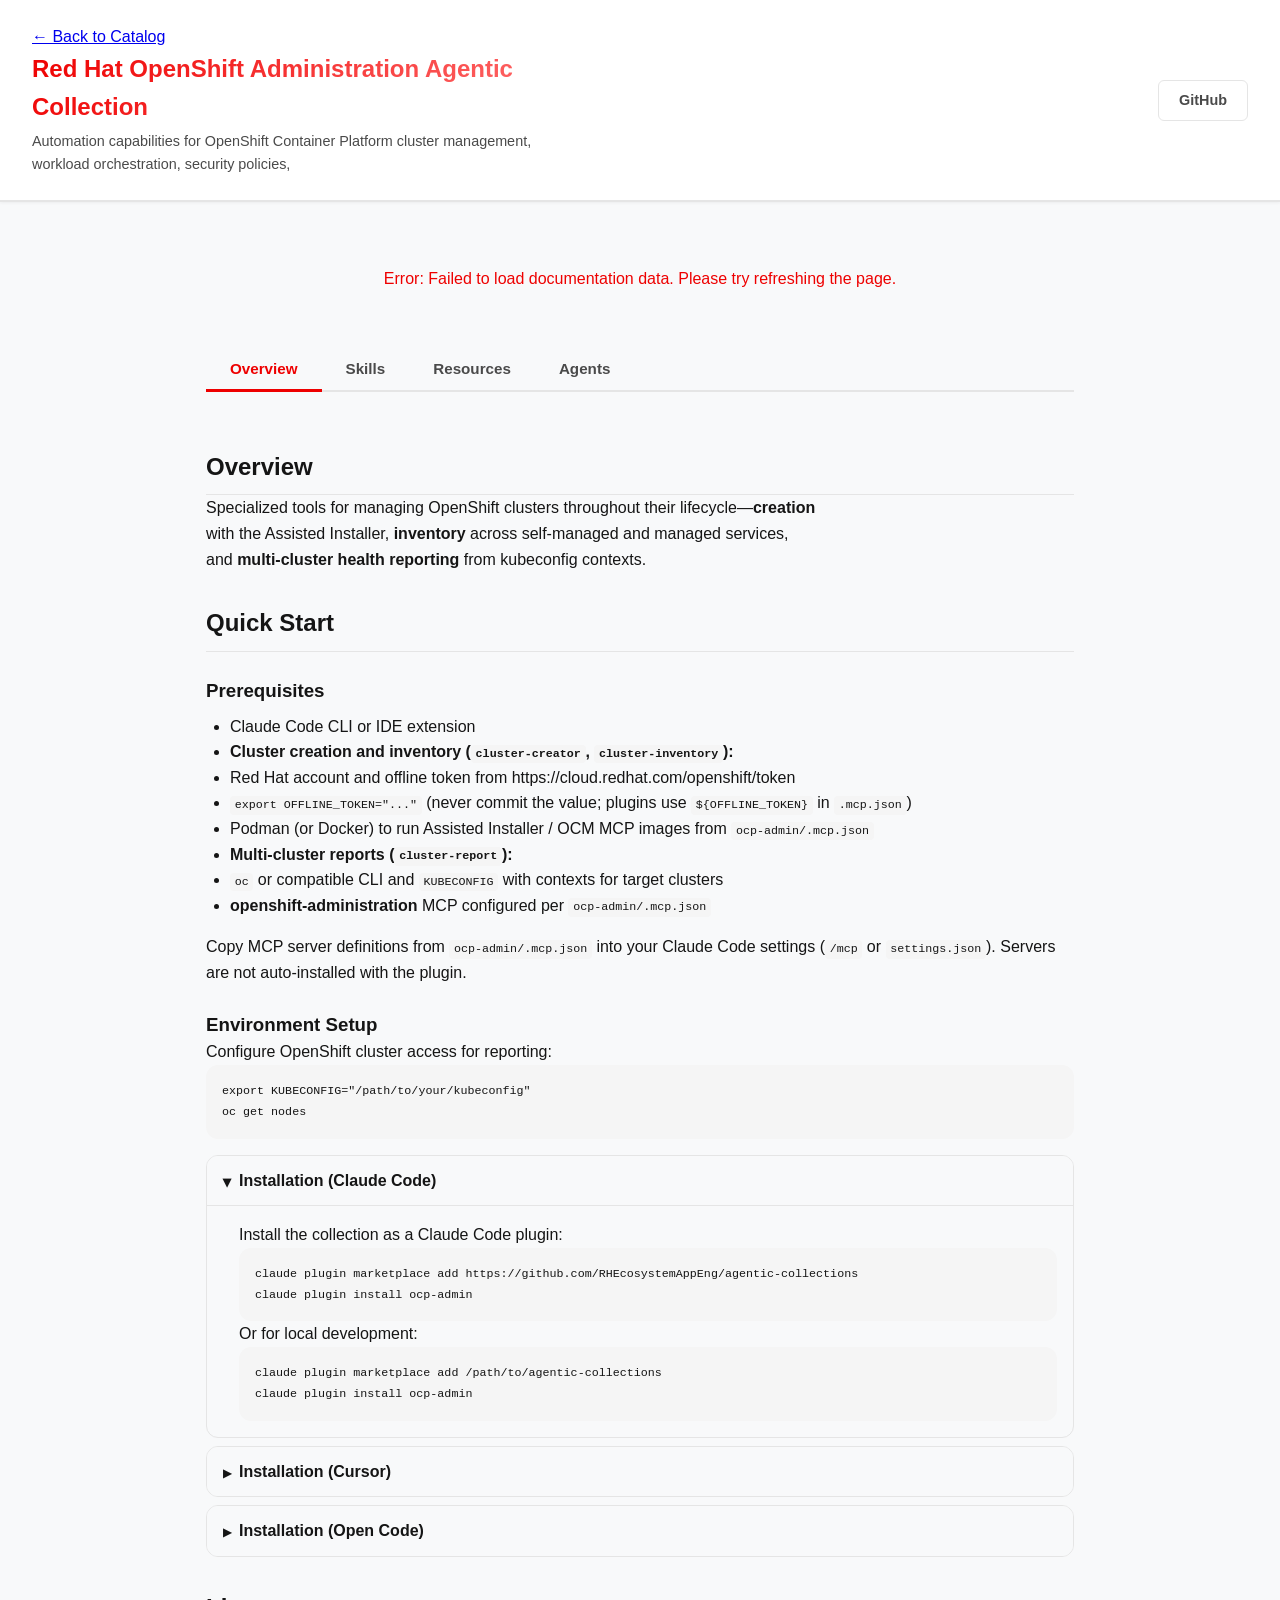
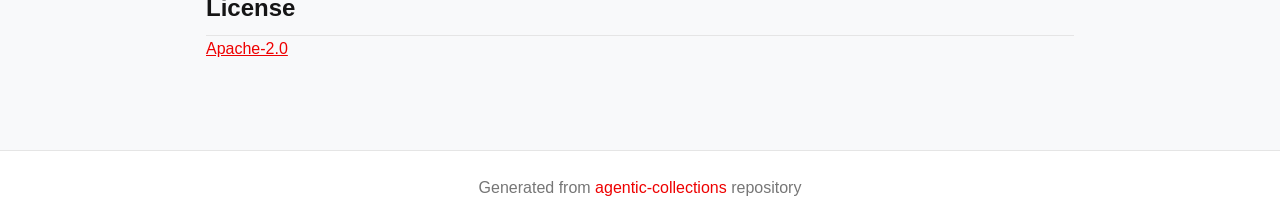
==== docs/collections/ocp-admin.html @ f25d90ed "rebased" ====
<!DOCTYPE html>
<html lang="en">
<head>
    <meta charset="UTF-8">
    <meta name="viewport" content="width=device-width, initial-scale=1.0">
    <title>Red Hat OpenShift Administration Agentic Collection - Red Hat Agentic Catalog</title>
    <link rel="stylesheet" href="../styles.css?v=21">
    <style>
        .collection-back { margin-bottom: 1.5rem; }
        .collection-content { max-width: 900px; margin: 0 auto; padding: 0 1rem 2rem; }
        .collection-content h1 { margin-top: 0; }
        .collection-content h2 { margin-top: 2rem; border-bottom: 1px solid var(--border, #e5e5e5); padding-bottom: 0.5rem; }
        .collection-content h3 { margin-top: 1.5rem; }
        .collection-content pre { background: var(--bg-code, #f5f5f5); padding: 1rem; border-radius: var(--radius, 8px); overflow-x: auto; }
        .collection-content code { background: var(--bg-code, #f5f5f5); padding: 0.2em 0.4em; border-radius: 4px; font-size: 0.9em; }
        .collection-content pre code { padding: 0; background: none; }
        .collection-content ul, .collection-content ol { margin: 0.5rem 0 1rem 1.5rem; }
        .collection-content a { color: var(--primary, #ee0000); }
        .collection-tabs { display: flex; gap: 0; border-bottom: 2px solid var(--border, #e5e5e5); margin: 1.5rem 0 0; }
        .collection-tab { padding: 0.75rem 1.5rem; font-weight: 600; font-size: 0.95rem; color: var(--text-secondary); cursor: pointer; border: none; background: none; border-bottom: 3px solid transparent; margin-bottom: -2px; transition: all 0.2s ease; }
        .collection-tab:hover { color: var(--primary); }
        .collection-tab.active { color: var(--primary); border-bottom-color: var(--primary); }
        .collection-tab-panel { display: none; padding: 1.5rem 0; }
        .collection-tab-panel.active { display: block; }
        .install-accordion { margin-top: 1rem; }
        .install-accordion-item { border: 1px solid var(--border, #e5e5e5); border-radius: var(--radius, 8px); margin-bottom: 0.5rem; overflow: hidden; }
        .install-accordion-item:last-child { margin-bottom: 0; }
        .install-accordion-header { padding: 0.75rem 1rem; font-weight: 600; font-size: 1rem; cursor: pointer; list-style: none; background: var(--bg-section, #f8f9fa); transition: background 0.2s ease; }
        .install-accordion-header::-webkit-details-marker { display: none; }
        .install-accordion-header::before { content: '▶'; display: inline-block; margin-right: 0.5rem; font-size: 0.7em; transition: transform 0.2s ease; }
        .install-accordion-item[open] .install-accordion-header::before { transform: rotate(90deg); }
        .install-accordion-header:hover { background: var(--bg-hover, #fafafa); }
        .install-accordion-body { padding: 1rem 1rem 1rem 2rem; border-top: 1px solid var(--border, #e5e5e5); }
        .skill-list { margin: 1rem 0 1rem 1.5rem; padding-left: 1.5rem; }
        .skill-list li { margin-bottom: 1.5rem; }
        .skill-list li:last-child { margin-bottom: 0; }
        .skill-summary { margin-top: 0.5rem; margin-left: 0; font-weight: 400; }
        .collection-mcp-grid { margin-top: 1rem; }
        .collection-mcp-card { text-decoration: none; color: inherit; display: block; cursor: pointer; }
    </style>
</head>
<body>
    <header>
        <div class="toolbar">
            <div class="toolbar-left">
                <a href="../index.html" class="collection-back">← Back to Catalog</a>
                <h1>Red Hat OpenShift Administration Agentic Collection</h1>
                <p class="subtitle">Automation capabilities for OpenShift Container Platform cluster management, workload orchestration, security policies, </p>
            </div>
            <div class="toolbar-right">
                <a href="https://github.com/RHEcosystemAppEng/agentic-collections" target="_blank" class="toolbar-button">GitHub</a>
            </div>
        </div>
    </header>
    <main>
        <div class="collection-content">
            <nav class="collection-tabs" role="tablist">
                <button class="collection-tab active" role="tab" aria-selected="true" data-tab="overview">Overview</button>
                <button class="collection-tab" role="tab" aria-selected="false" data-tab="skills">Skills</button>
                <button class="collection-tab" role="tab" aria-selected="false" data-tab="resources">Resources</button>
                <button class="collection-tab" role="tab" aria-selected="false" data-tab="agents">Agents</button>
            </nav>

            <div id="tab-overview" class="collection-tab-panel active" role="tabpanel">
                <h2>Overview</h2>
<p>Specialized tools for managing OpenShift clusters throughout their lifecycle—<strong>creation</strong><br />
with the Assisted Installer, <strong>inventory</strong> across self-managed and managed services,<br />
and <strong>multi-cluster health reporting</strong> from kubeconfig contexts.</p>
<h2>Quick Start</h2>
<h3>Prerequisites</h3>
<ul>
<li>Claude Code CLI or IDE extension</li>
<li><strong>Cluster creation and inventory (<code>cluster-creator</code>, <code>cluster-inventory</code>):</strong></li>
<li>Red Hat account and offline token from https://cloud.redhat.com/openshift/token</li>
<li><code>export OFFLINE_TOKEN="..."</code> (never commit the value; plugins use <code>${OFFLINE_TOKEN}</code> in <code>.mcp.json</code>)</li>
<li>Podman (or Docker) to run Assisted Installer / OCM MCP images from <code>ocp-admin/.mcp.json</code></li>
<li><strong>Multi-cluster reports (<code>cluster-report</code>):</strong></li>
<li><code>oc</code> or compatible CLI and <code>KUBECONFIG</code> with contexts for target clusters</li>
<li><strong>openshift-administration</strong> MCP configured per <code>ocp-admin/.mcp.json</code></li>
</ul>
<p>Copy MCP server definitions from <code>ocp-admin/.mcp.json</code> into your Claude Code settings (<code>/mcp</code> or <code>settings.json</code>). Servers are not auto-installed with the plugin.</p>
<h3>Environment Setup</h3>
<p>Configure OpenShift cluster access for reporting:</p>
<pre><code class="language-bash">export KUBECONFIG=&quot;/path/to/your/kubeconfig&quot;
oc get nodes
</code></pre>
<div class="install-accordion">
<details class="install-accordion-item" open>
<summary class="install-accordion-header">Installation (Claude Code)</summary>
<div class="install-accordion-body"><p>Install the collection as a Claude Code plugin:</p>
<pre><code class="language-bash">claude plugin marketplace add https://github.com/RHEcosystemAppEng/agentic-collections
claude plugin install ocp-admin
</code></pre>
<p>Or for local development:</p>
<pre><code class="language-bash">claude plugin marketplace add /path/to/agentic-collections
claude plugin install ocp-admin
</code></pre></div>
</details>
<details class="install-accordion-item">
<summary class="install-accordion-header">Installation (Cursor)</summary>
<div class="install-accordion-body"><p>Cursor does not support direct marketplace install via CLI. Clone the repository and copy the collection:</p>
<pre><code class="language-bash">git clone https://github.com/RHEcosystemAppEng/agentic-collections.git
cp -r agentic-collections/ocp-admin ~/.cursor/plugins/ocp-admin
</code></pre>
<p>Or download and extract:</p>
<pre><code class="language-bash">wget -qO- https://github.com/RHEcosystemAppEng/agentic-collections/archive/refs/heads/main.tar.gz | tar xz
cp -r agentic-collections-main/ocp-admin ~/.cursor/plugins/ocp-admin
</code></pre></div>
</details>
<details class="install-accordion-item">
<summary class="install-accordion-header">Installation (Open Code)</summary>
<div class="install-accordion-body"><p>Open Code does not support direct marketplace install via CLI. Clone or download the repository:</p>
<pre><code class="language-bash">git clone https://github.com/RHEcosystemAppEng/agentic-collections.git
cp -r agentic-collections/ocp-admin ~/.opencode/plugins/ocp-admin
</code></pre>
<p>Or with wget:</p>
<pre><code class="language-bash">wget -qO- https://github.com/RHEcosystemAppEng/agentic-collections/archive/refs/heads/main.tar.gz | tar xz
cp -r agentic-collections-main/ocp-admin ~/.opencode/plugins/ocp-admin
</code></pre></div>
</details>
</div>
<h2>License</h2>
<p><a href="https://www.redhat.com/en/about/agreements">Apache-2.0</a></p>
            </div>
            <div id="tab-skills" class="collection-tab-panel" role="tabpanel">
                <h2>Skills</h2>
<p>The pack provides 3 skills for OpenShift cluster lifecycle, inventory, and fleet health.</p>
<ol class="skill-list">
<li><strong>/cluster-creator</strong> - End-to-End Cluster Deployment
<div class="skill-summary"><p>Create OpenShift clusters with Red Hat Assisted Installer (SNO or HA) including ISOs, host discovery, networking, and install monitoring.</p>
<p><strong>Use when:</strong><br />
- "Create a new OpenShift cluster"<br />
- "Install OpenShift on bare metal or vSphere"<br />
- "Deploy single-node OpenShift"</p>
<p><strong>What it does:</strong><br />
- Drives Assisted Installer MCP workflows end-to-end<br />
- Validates hosts, roles, VIPs, and static networking before install<br />
- Requires <code>OFFLINE_TOKEN</code> (see Prerequisites)</p>
<p><strong>Not for:</strong> listing existing clusters (<code>cluster-inventory</code>) or post-install day-2 changes without cluster access.</p></div>
</li>
<li><strong>/cluster-inventory</strong> - Cluster Discovery and Status
<div class="skill-summary"><p>List and inspect clusters across self-managed (OCP, SNO) and managed (ROSA, ARO, OSD) deployments.</p>
<p><strong>Use when:</strong><br />
- "List all my clusters"<br />
- "Show cluster status and events"<br />
- "What clusters exist in my account?"</p>
<p><strong>What it does:</strong><br />
- Calls Assisted Installer and OCM MCP APIs (read-only)<br />
- Returns identifiers, versions, platforms, and key diagnostics</p>
<p><strong>Requires:</strong> <code>OFFLINE_TOKEN</code> for API access.</p></div>
</li>
<li><strong>/cluster-report</strong> - Multi-Cluster Health Report
<div class="skill-summary"><p>Generate a consolidated health and resource report across kubeconfig contexts.</p>
<p><strong>Use when:</strong><br />
- "Show me a report across all clusters"<br />
- "Compare cluster health"<br />
- "Multi-cluster status overview"</p>
<p><strong>What it does:</strong><br />
- Verifies each context targets OpenShift before reporting<br />
- Aggregates nodes, GPUs, namespaces, and pod health</p>
<p><strong>Requires:</strong> <code>KUBECONFIG</code> with appropriate cluster access;<br />
uses <strong>openshift-administration</strong> MCP (see <code>.mcp.json</code>).</p></div>
</li>
</ol>
<h2>Skills Decision Guide</h2>
<table><thead><tr><th>User request</th><th>Skill to use</th><th>Reason</th></tr></thead><tbody><tr><td>Create, install, or provision an OpenShift cluster (SNO or HA)</td><td><code>/cluster-creator</code></td><td>End-to-end Assisted Installer workflow with host discovery, networking, and install monitoring.</td></tr><tr><td>List clusters, show status, events, or inventory across ROSA/ARO/OSD and self-managed</td><td><code>/cluster-inventory</code></td><td>Read-only discovery via Assisted Installer and OCM APIs using OFFLINE_TOKEN.</td></tr><tr><td>Multi-cluster health report, fleet summary, or compare resource usage across contexts</td><td><code>/cluster-report</code></td><td>Uses kubeconfig contexts and openshift-administration MCP for consolidated cluster metrics.</td></tr></tbody></table>
            </div>
            <div id="tab-resources" class="collection-tab-panel" role="tabpanel">
                <h2>Documentation</h2>
<ul>
<li><a href="https://github.com/RHEcosystemAppEng/agentic-collections/blob/main/ocp-admin/docs/credentials-management.md" target="_blank" rel="noopener">Cluster Credentials Management</a></li>
<li><a href="https://github.com/RHEcosystemAppEng/agentic-collections/blob/main/ocp-admin/docs/idp.md" target="_blank" rel="noopener">Identity Providers (IDP)</a></li>
<li><a href="https://github.com/RHEcosystemAppEng/agentic-collections/blob/main/ocp-admin/docs/multi-cluster-auth.md" target="_blank" rel="noopener">Multi-Cluster Authentication with Service Account Tokens</a></li>
<li><a href="https://github.com/RHEcosystemAppEng/agentic-collections/blob/main/ocp-admin/docs/rbac.md" target="_blank" rel="noopener">Role-Based Access Control (RBAC)</a></li>
<li><a href="https://github.com/RHEcosystemAppEng/agentic-collections/blob/main/ocp-admin/docs/examples.md" target="_blank" rel="noopener">Cluster Configuration Examples</a></li>
<li><a href="https://github.com/RHEcosystemAppEng/agentic-collections/blob/main/ocp-admin/docs/providers.md" target="_blank" rel="noopener">Infrastructure Providers</a></li>
<li><a href="https://github.com/RHEcosystemAppEng/agentic-collections/blob/main/ocp-admin/docs/input-validation-guide.md" target="_blank" rel="noopener">Input Validation Guide</a></li>
<li><a href="https://github.com/RHEcosystemAppEng/agentic-collections/blob/main/ocp-admin/docs/troubleshooting.md" target="_blank" rel="noopener">OpenShift Cluster Troubleshooting Guide</a></li>
<li><a href="https://github.com/RHEcosystemAppEng/agentic-collections/blob/main/ocp-admin/docs/host-requirements.md" target="_blank" rel="noopener">OpenShift Host Requirements</a></li>
<li><a href="https://github.com/RHEcosystemAppEng/agentic-collections/blob/main/ocp-admin/docs/platforms.md" target="_blank" rel="noopener">OpenShift Platform Types</a></li>
<li><a href="https://github.com/RHEcosystemAppEng/agentic-collections/blob/main/ocp-admin/docs/networking.md" target="_blank" rel="noopener">OpenShift Networking Configuration</a></li>
<li><a href="https://github.com/RHEcosystemAppEng/agentic-collections/blob/main/ocp-admin/docs/static-networking-guide.md" target="_blank" rel="noopener">Static Network Configuration Guide for OpenShift Assisted Installer</a></li>
<li><a href="https://github.com/RHEcosystemAppEng/agentic-collections/blob/main/ocp-admin/docs/backup-restore.md" target="_blank" rel="noopener">Backup and Restore</a></li>
<li><a href="https://github.com/RHEcosystemAppEng/agentic-collections/blob/main/ocp-admin/docs/day-2-operations.md" target="_blank" rel="noopener">Day-2 Operations</a></li>
<li><a href="https://github.com/RHEcosystemAppEng/agentic-collections/blob/main/ocp-admin/docs/quick-reference.md" target="_blank" rel="noopener">Quick Reference</a></li>
<li><a href="https://github.com/RHEcosystemAppEng/agentic-collections/blob/main/ocp-admin/docs/certificate-management.md" target="_blank" rel="noopener">Certificate Management</a></li>
<li><a href="https://github.com/RHEcosystemAppEng/agentic-collections/blob/main/ocp-admin/docs/certificate-rotation.md" target="_blank" rel="noopener">Certificate Rotation</a></li>
<li><a href="https://github.com/RHEcosystemAppEng/agentic-collections/blob/main/ocp-admin/docs/security-checklist.md" target="_blank" rel="noopener">OpenShift Security Checklist</a></li>
<li><a href="https://github.com/RHEcosystemAppEng/agentic-collections/blob/main/ocp-admin/docs/storage.md" target="_blank" rel="noopener">OpenShift Storage Configuration</a></li>
</ul>
<h2>References</h2>
<ul>
<li><a href="https://github.com/RHEcosystemAppEng/agentic-collections" target="_blank" rel="noopener">Main Repository</a> - agentic-collections</li>
</ul>
            </div>
            <div id="tab-agents" class="collection-tab-panel" role="tabpanel">
                <h2>MCP Server Integrations</h2>
<div class="grid collection-mcp-grid">
<div class="card mcp-card collection-mcp-card" data-mcp-pack="ocp-admin" data-mcp-name="openshift-self-managed" role="button" tabindex="0">
<h3 style="display:flex;align-items:center;gap:0.5rem;"><span>openshift-self-managed</span></h3>
<p class="mcp-owner" style="color:var(--text-muted);font-size:0.85rem;margin-top:0.25rem;">By Red Hat</p>
<p class="container">Type: Container</p>
<div class="env-vars">1 env var</div>
</div>
<div class="card mcp-card collection-mcp-card" data-mcp-pack="ocp-admin" data-mcp-name="openshift-ocm-managed" role="button" tabindex="0">
<h3 style="display:flex;align-items:center;gap:0.5rem;"><span>openshift-ocm-managed</span></h3>
<p class="mcp-owner" style="color:var(--text-muted);font-size:0.85rem;margin-top:0.25rem;">By Red Hat</p>
<p class="container">Type: Container</p>
<div class="env-vars">1 env var</div>
</div>
<div class="card mcp-card collection-mcp-card" data-mcp-pack="ocp-admin" data-mcp-name="openshift-administration" role="button" tabindex="0">
<h3 style="display:flex;align-items:center;gap:0.5rem;"><span>openshift-administration</span></h3>
<p class="mcp-owner" style="color:var(--text-muted);font-size:0.85rem;margin-top:0.25rem;">By Red Hat</p>
<p class="container">Type: Container</p>
<div class="env-vars">1 env var</div>
</div>
</div>
<h2>Sample Workflows</h2>
<h3>Deploy and verify a new cluster</h3>
<ol>
<li>Run <strong>cluster-creator</strong> to provision the cluster via Assisted Installer.</li>
<li>Run <strong>cluster-inventory</strong> to confirm status and watch events until the cluster is ready.</li>
<li>Configure <code>KUBECONFIG</code>, then run <strong>cluster-report</strong> for a first health snapshot.</li>
</ol>
<h3>Fleet health review</h3>
<ol>
<li>Run <strong>cluster-inventory</strong> to list managed and self-managed clusters.</li>
<li>Align kubeconfig contexts, then run <strong>cluster-report</strong> for resource and pod health across the fleet.</li>
</ol>
            </div>
        </div>
    </main>
    <footer>
        <p>Generated from <a href="https://github.com/RHEcosystemAppEng/agentic-collections" target="_blank">agentic-collections</a> repository</p>
    </footer>

    <!-- Modal for MCP Server Details (same as catalog) -->
    <div id="mcp-modal" class="modal">
        <div class="modal-content" id="mcp-details"></div>
    </div>

    <script src="../app.js?v=22"></script>
    <script>
        // Tab switching
        document.querySelectorAll('.collection-tab').forEach(tab => {
            tab.addEventListener('click', () => {
                const targetId = 'tab-' + tab.dataset.tab;
                document.querySelectorAll('.collection-tab').forEach(t => { t.classList.remove('active'); t.setAttribute('aria-selected', 'false'); });
                document.querySelectorAll('.collection-tab-panel').forEach(p => p.classList.remove('active'));
                tab.classList.add('active');
                tab.setAttribute('aria-selected', 'true');
                document.getElementById(targetId).classList.add('active');
            });
        });
    </script>
</body>
</html>
---- docs/styles.css ----
/* Red Hat Brand Colors - Light Theme */
:root {
    --primary: #ee0000;
    --primary-dark: #c00000;
    --primary-light: #ffebee;
    --secondary: #ff6b6b;
    
    /* Light backgrounds */
    --bg-light: #ffffff;
    --bg-section: #f8f9fa;
    --bg-card: #ffffff;
    --bg-code: #f5f5f5;
    --bg-hover: #fafafa;
    
    /* Dark text on light background */
    --text-primary: #151515;
    --text-secondary: #4a4a4a;
    --text-muted: #767676;
    
    /* Light borders */
    --border: #e5e5e5;
    --border-hover: #cccccc;
    
    --success: #3ba935;
    --radius: 12px;
    --transition-speed: 0.3s;
}

* {
    margin: 0;
    padding: 0;
    box-sizing: border-box;
}

body {
    font-family: 'Red Hat Text', 'Red Hat Display', 'Overpass', -apple-system, BlinkMacSystemFont, 'Segoe UI', Roboto, 'Helvetica Neue', Arial, sans-serif;
    background: var(--bg-section);
    color: var(--text-primary);
    line-height: 1.6;
    min-height: 100vh;
    display: flex;
    flex-direction: column;
}

/* Header */
header {
    background: var(--bg-light);
    border-bottom: 1px solid var(--border);
    box-shadow: 0 1px 3px rgba(0, 0, 0, 0.05);
}

/* Toolbar */
.toolbar {
    display: flex;
    align-items: center;
    justify-content: space-between;
    padding: 1.5rem 2rem;
    background: var(--bg-light);
    border-bottom: 1px solid var(--border);
    gap: 2rem;
    flex-wrap: wrap;
}

.toolbar-left {
    flex-shrink: 1;
    max-width: 500px;
    flex: 1;
}

.toolbar-left h1 {
    font-size: 1.5rem;
    font-weight: 700;
    margin: 0 0 0.25rem 0;
    background: linear-gradient(135deg, var(--primary) 0%, var(--secondary) 100%);
    -webkit-background-clip: text;
    -webkit-text-fill-color: transparent;
    background-clip: text;
}

.toolbar-left .subtitle {
    color: var(--text-secondary);
    font-size: 0.9rem;
    margin: 0;
}

.toolbar-center {
    display: flex;
    gap: 0.5rem;
    flex: 0 1 auto;
    justify-content: center;
}

.counter-badge {
    background: var(--bg-light);
    border: 1px solid var(--border);
    border-radius: 6px;
    padding: 0.4rem 0.75rem;
    display: flex;
    flex-direction: column;
    align-items: center;
    gap: 0.2rem;
    min-width: 60px;
    transition: all var(--transition-speed) ease;
    box-shadow: 0 1px 2px rgba(0, 0, 0, 0.05);
}

.counter-badge:hover {
    background: var(--primary-light);
    border-color: var(--primary);
    box-shadow: 0 2px 4px rgba(238, 0, 0, 0.1);
}

.counter-number {
    font-size: 1.25rem;
    font-weight: 700;
    color: var(--primary);
    font-family: 'Monaco', 'Menlo', 'Ubuntu Mono', monospace;
}

.counter-label {
    font-size: 0.65rem;
    color: var(--text-muted);
    text-transform: uppercase;
    letter-spacing: 0.05em;
}

.toolbar-right {
    display: flex;
    gap: 0.75rem;
    flex-shrink: 0;
}

.toolbar-button {
    padding: 0.5rem 1.25rem;
    border-radius: 6px;
    font-size: 0.9rem;
    font-weight: 600;
    cursor: pointer;
    transition: all var(--transition-speed) ease;
    text-decoration: none;
    display: inline-block;
    background: transparent;
    border: 1px solid var(--border);
    color: var(--text-secondary);
}

.toolbar-button:hover {
    border-color: var(--primary);
    color: var(--primary);
}

.toolbar-button.primary {
    background: var(--primary);
    border-color: var(--primary);
    color: white;
}

.toolbar-button.primary:hover {
    background: var(--primary-dark);
    border-color: var(--primary-dark);
    color: white;
}

.search-container {
    max-width: 100%;
    padding: 1rem 2rem;
    background: var(--bg-card);
}

/* Red Hat Ecosystem Catalog–style: light gray with subtle teal dot pattern */
.install-callout {
    display: block;
    padding: 1rem 2rem;
    background-color: #f5f5f5;
    background-image: radial-gradient(circle, rgba(0, 137, 123, 0.08) 1px, transparent 1px);
    background-size: 12px 12px;
    border-top: 1px solid var(--border);
    border-left: 4px solid var(--primary);
    font-size: 0.9rem;
    color: var(--text-secondary);
    min-height: 3rem;
}

.install-callout-toggle {
    display: flex;
    align-items: center;
    justify-content: space-between;
    flex-wrap: wrap;
    gap: 0.5rem;
    cursor: pointer;
    user-select: none;
    min-height: 1.5rem;
}

.install-callout-toggle:hover {
    color: var(--text-primary);
}

.install-callout-arrow {
    display: inline-block;
    font-size: 0.75rem;
    margin-right: 0.25rem;
    transition: transform var(--transition-speed);
}

.install-callout:not(.collapsed) .install-callout-arrow {
    transform: rotate(90deg);
}

.install-callout-body {
    margin-top: 1rem;
    padding-top: 0.5rem;
    border-top: 1px solid var(--border);
}

.install-callout.collapsed .install-callout-body {
    display: none;
}

.install-callout-label {
    flex: 1;
    font-weight: 600;
    color: var(--text-primary);
}

.install-callout-link {
    color: var(--primary);
    text-decoration: none;
    font-size: 0.9rem;
    font-weight: 500;
}

.install-callout-link:hover {
    text-decoration: underline;
}

.install-callout-command {
    display: flex;
    align-items: flex-start;
    gap: 0.75rem;
    margin-bottom: 0.5rem;
}

.install-callout-command pre {
    flex: 1;
    min-width: 0;
    margin: 0;
    padding: 0.5rem 0.75rem;
    background: var(--bg-code);
    border-radius: 6px;
    overflow-x: auto;
}

.install-callout-command code {
    font-size: 0.85rem;
    word-break: break-all;
}

.install-callout-note {
    margin: 0;
    font-size: 0.85rem;
    color: var(--text-muted);
}

.install-callout-note code {
    padding: 0.15rem 0.4rem;
    background: var(--bg-code);
    border-radius: 4px;
    font-size: 0.8rem;
}

.install-callout a {
    color: var(--primary);
    text-decoration: none;
}

.install-callout a:hover {
    text-decoration: underline;
}

.install-callout .copy-button {
    position: static;
    flex-shrink: 0;
}

#searchInput {
    width: 100%;
    padding: 1rem 1.5rem;
    font-size: 1rem;
    background: var(--bg-light);
    border: 2px solid var(--border);
    border-radius: var(--radius);
    color: var(--text-primary);
    transition: all var(--transition-speed) ease;
    box-shadow: 0 1px 2px rgba(0, 0, 0, 0.05);
}

#searchInput:focus {
    outline: none;
    border-color: var(--primary);
    box-shadow: 0 0 0 3px rgba(238, 0, 0, 0.1);
}

#searchInput::placeholder {
    color: var(--text-muted);
}

/* Main Content */
main {
    flex: 1;
    max-width: 1400px;
    width: 100%;
    margin: 0 auto;
    padding: 2rem 1.5rem;
}

/* Sections */
section {
    margin-bottom: 3rem;
}

section h2 {
    color: var(--text-primary);
    font-size: 1.75rem;
    font-weight: 700;
    margin-bottom: 1.5rem;
    cursor: pointer;
    user-select: none;
    display: flex;
    align-items: center;
    gap: 0.5rem;
    transition: all var(--transition-speed) ease;
}

section h2:hover {
    color: var(--primary);
    transform: translateX(4px);
}

section h2 .arrow {
    display: inline-block;
    transition: transform var(--transition-speed);
}

section.collapsed h2 .arrow {
    transform: rotate(-90deg);
}

section h2 .count {
    color: var(--text-muted);
    font-size: 1.25rem;
    font-weight: 400;
}

.section-subtitle {
    color: var(--text-secondary);
    font-size: 1rem;
    line-height: 1.5;
    margin: -0.75rem 0 1.5rem 0;
    padding-left: 2rem;
    max-width: 800px;
}

section.collapsed .grid {
    display: none;
}

/* Grid Layout */
.grid {
    display: grid;
    grid-template-columns: repeat(auto-fill, minmax(350px, 1fr));
    gap: 1.5rem;
}

/* Cards */
.card {
    background: var(--bg-card);
    border: 1px solid var(--border);
    border-radius: var(--radius);
    padding: 1.5rem;
    transition: all var(--transition-speed) ease;
    display: flex;
    flex-direction: column;
    gap: 0.75rem;
    cursor: pointer;
    height: 100%;
    box-shadow: 0 1px 3px rgba(0, 0, 0, 0.08);
}

.card:hover {
    transform: translateY(-2px);
    border-color: var(--primary);
    box-shadow: 0 4px 12px rgba(238, 0, 0, 0.15);
}

.card h3 {
    color: var(--text-primary);
    font-size: 1.25rem;
    margin: 0;
    font-weight: 600;
}

.card .version {
    color: var(--text-muted);
    font-size: 0.9rem;
    margin: 0;
    font-family: 'Monaco', 'Menlo', 'Ubuntu Mono', monospace;
}

.card .description {
    color: var(--text-secondary);
    font-size: 0.95rem;
    flex: 1;
    overflow: hidden;
    text-overflow: ellipsis;
    display: -webkit-box;
    -webkit-line-clamp: 3;
    -webkit-box-orient: vertical;
    line-height: 1.5;
}

.card .stats {
    display: flex;
    gap: 1rem;
    color: var(--text-muted);
    font-size: 0.9rem;
    flex-wrap: wrap;
}

.card .stats span {
    padding: 0.4rem 0.75rem;
    background: var(--bg-section);
    border: 1px solid var(--border);
    border-radius: 6px;
    font-family: 'Monaco', 'Menlo', 'Ubuntu Mono', monospace;
    font-size: 0.85rem;
    color: var(--text-secondary);
}

.card .pack-tag,
.card .container,
.card .env-vars {
    color: var(--text-secondary);
    font-size: 0.9rem;
}

.card .pack-tag {
    color: var(--primary);
    font-weight: 600;
}

.card .container {
    font-family: 'Monaco', 'Menlo', 'Ubuntu Mono', monospace;
    font-size: 0.85rem;
}

.card-link {
    color: var(--primary);
    text-decoration: none;
    cursor: pointer;
    font-size: 0.875rem;
    font-weight: 500;
    transition: all var(--transition-speed) ease;
    margin-top: auto;
    display: inline-block;
}

.card-link:hover {
    text-decoration: underline;
    color: var(--primary-dark);
}

/* README badge in top-right corner of MCP cards */
.readme-badge {
    position: absolute;
    top: 1rem;
    right: 1rem;
    background: var(--bg-code);
    border: 1px solid var(--border);
    color: var(--text-secondary);
    padding: 0.35rem 0.75rem;
    border-radius: 6px;
    font-size: 0.8rem;
    font-weight: 600;
    text-decoration: none;
    transition: all var(--transition-speed) ease;
    z-index: 10;
}

.readme-badge:hover {
    border-color: var(--primary);
    color: var(--primary);
    background: var(--bg-card);
}

/* Modal */
.modal {
    display: none;
    position: fixed;
    z-index: 1000;
    left: 0;
    top: 0;
    width: 100%;
    height: 100%;
    background: rgba(0, 0, 0, 0.5);
    align-items: center;
    justify-content: center;
}

.modal-content {
    background: var(--bg-card);
    margin: 5% auto;
    padding: 0;
    border: 1px solid var(--border);
    border-radius: var(--radius);
    max-width: 700px;
    width: 90%;
    max-height: 85vh;
    overflow: hidden;
    position: relative;
    box-shadow: 0 20px 60px rgba(0, 0, 0, 0.2);
    display: flex;
    flex-direction: column;
}

/* Modal Header */
.modal-header {
    padding: 2rem 2.5rem 1.5rem;
    border-bottom: 1px solid var(--border);
    position: relative;
}

.modal-header-top {
    display: flex;
    justify-content: space-between;
    align-items: flex-start;
    margin-bottom: 0.5rem;
    padding-right: 3.5rem; /* Space for close button */
}

.modal-title-group h2 {
    color: var(--text-primary);
    font-size: 2rem;
    font-weight: 700;
    margin: 0;
}

.modal-meta {
    display: flex;
    gap: 0.75rem;
    align-items: center;
    flex-shrink: 0;
}

.version-badge {
    background: var(--bg-code);
    color: var(--text-secondary);
    padding: 0.35rem 0.75rem;
    border-radius: 6px;
    font-size: 0.85rem;
    font-family: 'Monaco', 'Menlo', 'Ubuntu Mono', monospace;
    font-weight: 500;
}

.readme-button {
    background: transparent;
    border: 1px solid var(--border);
    color: var(--text-secondary);
    padding: 0.35rem 0.75rem;
    border-radius: 6px;
    font-size: 0.85rem;
    cursor: pointer;
    transition: all var(--transition-speed) ease;
    text-decoration: none;
    display: inline-block;
}

.readme-button:hover {
    border-color: var(--primary);
    color: var(--primary);
}

.close {
    color: var(--text-muted);
    position: absolute;
    top: 1.5rem;
    right: 2rem;
    font-size: 2rem;
    font-weight: bold;
    cursor: pointer;
    line-height: 1;
    transition: all var(--transition-speed) ease;
}

.close:hover {
    color: var(--primary);
    transform: rotate(90deg);
}

.modal-counts {
    color: var(--text-muted);
    font-size: 0.95rem;
    margin-top: 0.5rem;
    font-weight: 400;
}

.modal-description {
    color: var(--text-secondary);
    line-height: 1.6;
    margin-top: 1rem;
}

.modal-repository-link {
    color: var(--text-muted);
    font-size: 0.9rem;
    margin-top: 0.75rem;
    word-break: break-all;
}

/* Modal Body */
.modal-body {
    padding: 2rem 2.5rem;
    overflow-y: auto;
    overscroll-behavior: contain;
    flex: 1;
    min-height: 0; /* Critical for flexbox scrolling */
}

/* Modal Sections */
.modal-section {
    margin-bottom: 2.5rem;
}

.modal-section:last-child {
    margin-bottom: 0;
}

.modal-section-header {
    color: var(--text-muted);
    font-size: 0.75rem;
    font-weight: 700;
    letter-spacing: 0.1em;
    text-transform: uppercase;
    margin-bottom: 1rem;
}

.modal-section-label {
    color: var(--text-secondary);
    font-size: 0.9rem;
    margin-bottom: 0.75rem;
}

/* Installation Code Block */
.install-code-wrapper {
    position: relative;
    margin-top: 0.75rem;
}

.install-code-wrapper pre {
    background: var(--bg-code);
    border: 1px solid var(--border);
    border-radius: 8px;
    padding: 1rem 1.25rem;
    margin: 0;
    overflow-x: auto;
}

.install-code-wrapper code {
    color: var(--success);
    font-family: 'Monaco', 'Menlo', 'Ubuntu Mono', monospace;
    font-size: 0.9rem;
    line-height: 1.5;
}

.copy-button {
    position: absolute;
    top: 0.75rem;
    right: 0.75rem;
    background: var(--bg-card);
    border: 1px solid var(--border);
    color: var(--text-secondary);
    padding: 0.4rem 0.75rem;
    border-radius: 6px;
    font-size: 0.8rem;
    cursor: pointer;
    transition: all var(--transition-speed) ease;
    font-weight: 500;
}

.copy-button:hover {
    border-color: var(--primary);
    color: var(--primary);
}

.copy-button.copied {
    background: var(--primary);
    color: white;
    border-color: var(--primary);
}

/* Item Lists (Skills, Agents, Commands, etc.) */
.item-list {
    display: flex;
    flex-direction: column;
    gap: 1.5rem;
}

/* Definition Style (Skills, Agents, Commands) */
.skill-definition,
.agent-definition,
.command-definition {
    display: flex;
    flex-direction: column;
    gap: 0.75rem;
}

.definition-syntax {
    background: var(--bg-code);
    border: 1px solid var(--border);
    border-radius: 8px;
    padding: 1rem 1.25rem;
}

.definition-syntax code {
    color: var(--text-primary);
    font-family: 'Monaco', 'Menlo', 'Ubuntu Mono', monospace;
    font-size: 0.95rem;
    font-weight: 500;
}

.definition-description {
    color: var(--text-secondary);
    font-size: 0.95rem;
    line-height: 1.6;
    padding-left: 0.25rem;
}

/* Expandable Text */
.expandable-text {
    display: inline;
}

.expand-link,
.collapse-link {
    color: var(--primary);
    text-decoration: none;
    font-weight: 600;
    cursor: pointer;
    transition: color var(--transition-speed) ease;
}

.expand-link:hover,
.collapse-link:hover {
    color: var(--secondary);
    text-decoration: underline;
}

/* Legacy item-card styles (kept for MCP compatibility) */
.item-card {
    background: var(--bg-dark);
    border: 1px solid var(--border);
    border-left: 3px solid var(--primary);
    border-radius: 6px;
    padding: 1rem 1.25rem;
}

.item-card.agent-item {
    border-left-color: #ff9800;
}

.item-card.mcp-item {
    border-left-color: #92cc6f;
}

.item-name {
    color: var(--text-primary);
    font-size: 1rem;
    font-weight: 600;
    margin-bottom: 0.5rem;
    font-family: 'Monaco', 'Menlo', 'Ubuntu Mono', monospace;
}

.item-description {
    color: var(--text-secondary);
    font-size: 0.9rem;
    line-height: 1.5;
}

/* Simple List (for env vars, security details) */
.simple-list {
    list-style: none;
    padding: 0;
    margin: 0;
}

.simple-list li {
    color: var(--text-secondary);
    padding: 0.5rem 0;
    border-bottom: 1px solid var(--border);
    font-family: 'Monaco', 'Menlo', 'Ubuntu Mono', monospace;
    font-size: 0.9rem;
}

.simple-list li:last-child {
    border-bottom: none;
}

.simple-list li strong {
    color: var(--text-primary);
    font-weight: 600;
}

/* Footer */
footer {
    background: var(--bg-card);
    padding: 1.5rem;
    text-align: center;
    border-top: 1px solid var(--border);
    color: var(--text-muted);
}

footer a {
    color: var(--primary);
    text-decoration: none;
    transition: color var(--transition-speed) ease;
}

footer a:hover {
    color: var(--secondary);
    text-decoration: underline;
}

/* Responsive Design */
/* Medium screens - tablets and small desktops */
@media (max-width: 1200px) {
    .toolbar {
        padding: 1.25rem 1.5rem;
        gap: 1.5rem;
    }

    .toolbar-center {
        gap: 0.4rem;
    }

    .counter-badge {
        min-width: 55px;
        padding: 0.35rem 0.6rem;
    }

    .counter-number {
        font-size: 1.1rem;
    }

    .counter-label {
        font-size: 0.6rem;
    }
}

/* Mobile devices */
@media (max-width: 768px) {
    .toolbar {
        flex-direction: column;
        align-items: stretch;
        gap: 1.5rem;
        padding: 1.25rem 1rem;
    }

    .toolbar-left {
        text-align: center;
    }

    .toolbar-left h1 {
        font-size: 1.25rem;
    }

    .toolbar-left .subtitle {
        font-size: 0.8rem;
    }

    .toolbar-center {
        display: grid;
        grid-template-columns: repeat(2, 1fr);
        gap: 0.75rem;
    }

    .counter-badge {
        min-width: auto;
    }

    .toolbar-right {
        flex-direction: column;
        gap: 0.5rem;
    }

    .toolbar-button {
        width: 100%;
        text-align: center;
    }

    .search-container {
        padding: 1rem;
    }

    .install-callout {
        padding: 1rem;
    }

    .install-callout-toggle {
        gap: 0.25rem;
    }

    .install-callout-command {
        flex-direction: column;
        align-items: stretch;
    }

    .install-callout .copy-button {
        align-self: flex-start;
    }

    .grid {
        grid-template-columns: 1fr;
    }

    .modal-content {
        width: 95%;
        padding: 1.5rem;
    }
}

/* Scrollbar Styling */
::-webkit-scrollbar {
    width: 12px;
}

::-webkit-scrollbar-track {
    background: var(--bg-section);
}

::-webkit-scrollbar-thumb {
    background: var(--primary);
    border-radius: 6px;
    border: 2px solid var(--bg-section);
}

::-webkit-scrollbar-thumb:hover {
    background: var(--primary-dark);
}

/* Loading State */
.loading {
    opacity: 0.6;
    pointer-events: none;
}

/* Smooth Transitions */
* {
    transition-timing-function: cubic-bezier(0.4, 0, 0.2, 1);
}

/* Icon Styling */
.card-icon,
.item-icon {
    display: inline-block;
    line-height: 1;
    text-align: center;
    vertical-align: middle;
}

.card-icon {
    font-size: 1.2rem;
}

.item-icon {
    font-size: 1rem;
}
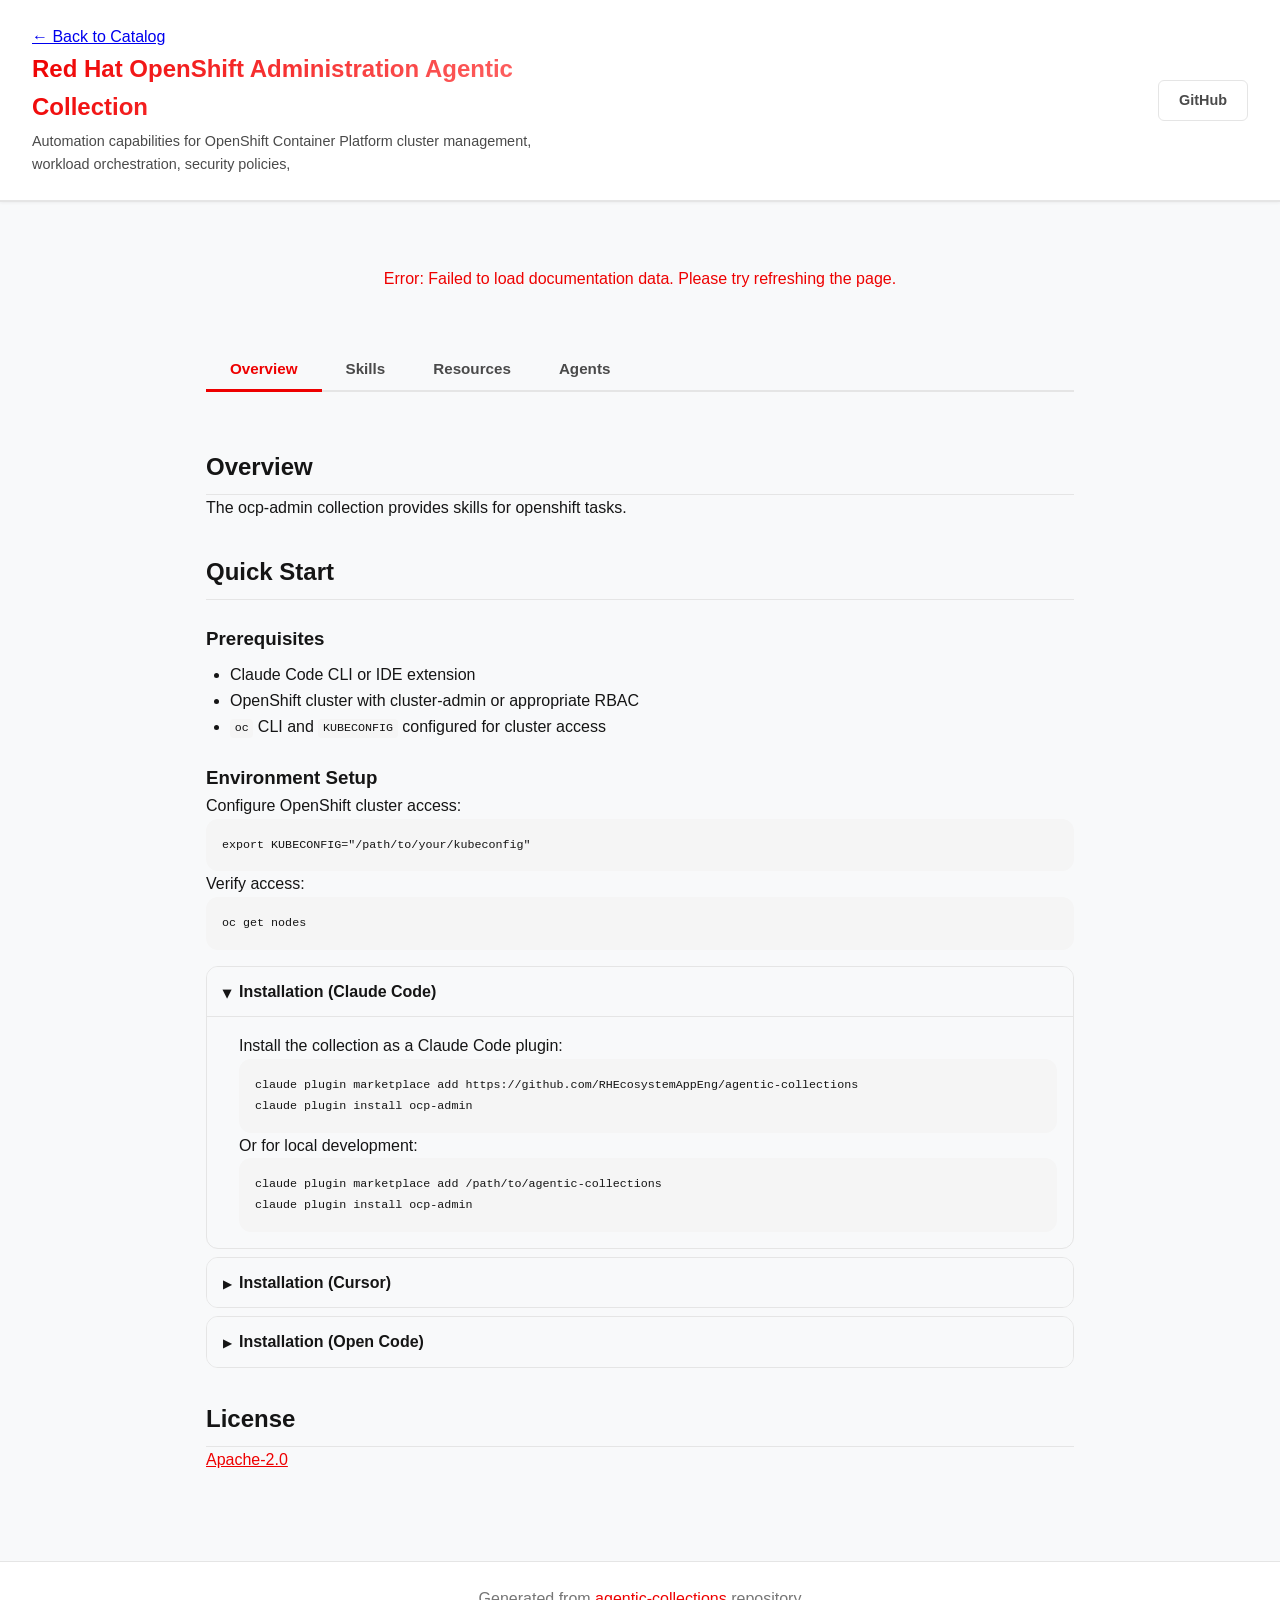
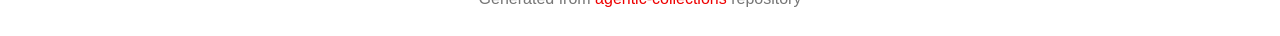
==== commit eb48436e: "rebased" ====
--- a/docs/collections/ocp-admin.html
+++ b/docs/collections/ocp-admin.html
@@ -63,26 +63,20 @@
 
             <div id="tab-overview" class="collection-tab-panel active" role="tabpanel">
                 <h2>Overview</h2>
-<p>Specialized tools for managing OpenShift clusters throughout their lifecycle—<strong>creation</strong><br />
-with the Assisted Installer, <strong>inventory</strong> across self-managed and managed services,<br />
-and <strong>multi-cluster health reporting</strong> from kubeconfig contexts.</p>
+<p>The ocp-admin collection provides skills for openshift tasks.</p>
 <h2>Quick Start</h2>
 <h3>Prerequisites</h3>
 <ul>
 <li>Claude Code CLI or IDE extension</li>
-<li><strong>Cluster creation and inventory (<code>cluster-creator</code>, <code>cluster-inventory</code>):</strong></li>
-<li>Red Hat account and offline token from https://cloud.redhat.com/openshift/token</li>
-<li><code>export OFFLINE_TOKEN="..."</code> (never commit the value; plugins use <code>${OFFLINE_TOKEN}</code> in <code>.mcp.json</code>)</li>
-<li>Podman (or Docker) to run Assisted Installer / OCM MCP images from <code>ocp-admin/.mcp.json</code></li>
-<li><strong>Multi-cluster reports (<code>cluster-report</code>):</strong></li>
-<li><code>oc</code> or compatible CLI and <code>KUBECONFIG</code> with contexts for target clusters</li>
-<li><strong>openshift-administration</strong> MCP configured per <code>ocp-admin/.mcp.json</code></li>
+<li>OpenShift cluster with cluster-admin or appropriate RBAC</li>
+<li><code>oc</code> CLI and <code>KUBECONFIG</code> configured for cluster access</li>
 </ul>
-<p>Copy MCP server definitions from <code>ocp-admin/.mcp.json</code> into your Claude Code settings (<code>/mcp</code> or <code>settings.json</code>). Servers are not auto-installed with the plugin.</p>
 <h3>Environment Setup</h3>
-<p>Configure OpenShift cluster access for reporting:</p>
+<p>Configure OpenShift cluster access:</p>
 <pre><code class="language-bash">export KUBECONFIG=&quot;/path/to/your/kubeconfig&quot;
-oc get nodes
+</code></pre>
+<p>Verify access:</p>
+<pre><code class="language-bash">oc get nodes
 </code></pre>
 <div class="install-accordion">
 <details class="install-accordion-item" open>
@@ -124,69 +118,29 @@
             </div>
             <div id="tab-skills" class="collection-tab-panel" role="tabpanel">
                 <h2>Skills</h2>
-<p>The pack provides 3 skills for OpenShift cluster lifecycle, inventory, and fleet health.</p>
+<p>The pack provides 1 skill for OpenShift cluster management.</p>
 <ol class="skill-list">
-<li><strong>/cluster-creator</strong> - End-to-End Cluster Deployment
-<div class="skill-summary"><p>Create OpenShift clusters with Red Hat Assisted Installer (SNO or HA) including ISOs, host discovery, networking, and install monitoring.</p>
-<p><strong>Use when:</strong><br />
-- "Create a new OpenShift cluster"<br />
-- "Install OpenShift on bare metal or vSphere"<br />
-- "Deploy single-node OpenShift"</p>
-<p><strong>What it does:</strong><br />
-- Drives Assisted Installer MCP workflows end-to-end<br />
-- Validates hosts, roles, VIPs, and static networking before install<br />
-- Requires <code>OFFLINE_TOKEN</code> (see Prerequisites)</p>
-<p><strong>Not for:</strong> listing existing clusters (<code>cluster-inventory</code>) or post-install day-2 changes without cluster access.</p></div>
-</li>
-<li><strong>/cluster-inventory</strong> - Cluster Discovery and Status
-<div class="skill-summary"><p>List and inspect clusters across self-managed (OCP, SNO) and managed (ROSA, ARO, OSD) deployments.</p>
-<p><strong>Use when:</strong><br />
-- "List all my clusters"<br />
-- "Show cluster status and events"<br />
-- "What clusters exist in my account?"</p>
-<p><strong>What it does:</strong><br />
-- Calls Assisted Installer and OCM MCP APIs (read-only)<br />
-- Returns identifiers, versions, platforms, and key diagnostics</p>
-<p><strong>Requires:</strong> <code>OFFLINE_TOKEN</code> for API access.</p></div>
-</li>
 <li><strong>/cluster-report</strong> - Multi-Cluster Health Report
-<div class="skill-summary"><p>Generate a consolidated health and resource report across kubeconfig contexts.</p>
+<div class="skill-summary"><p>Generate a consolidated health report across multiple OpenShift clusters.</p>
 <p><strong>Use when:</strong><br />
 - "Show me a report across all clusters"<br />
 - "Compare cluster health"<br />
-- "Multi-cluster status overview"</p>
+- "Multi-cluster status overview"<br />
+- "How are my clusters doing?"</p>
 <p><strong>What it does:</strong><br />
-- Verifies each context targets OpenShift before reporting<br />
-- Aggregates nodes, GPUs, namespaces, and pod health</p>
-<p><strong>Requires:</strong> <code>KUBECONFIG</code> with appropriate cluster access;<br />
-uses <strong>openshift-administration</strong> MCP (see <code>.mcp.json</code>).</p></div>
+- Verifies each kubeconfig context is a genuine OpenShift cluster<br />
+- Collects node resources (CPU, memory, GPUs)<br />
+- Reports namespace counts and pod status<br />
+- Provides single comparison view across clusters</p></div>
 </li>
 </ol>
 <h2>Skills Decision Guide</h2>
-<table><thead><tr><th>User request</th><th>Skill to use</th><th>Reason</th></tr></thead><tbody><tr><td>Create, install, or provision an OpenShift cluster (SNO or HA)</td><td><code>/cluster-creator</code></td><td>End-to-end Assisted Installer workflow with host discovery, networking, and install monitoring.</td></tr><tr><td>List clusters, show status, events, or inventory across ROSA/ARO/OSD and self-managed</td><td><code>/cluster-inventory</code></td><td>Read-only discovery via Assisted Installer and OCM APIs using OFFLINE_TOKEN.</td></tr><tr><td>Multi-cluster health report, fleet summary, or compare resource usage across contexts</td><td><code>/cluster-report</code></td><td>Uses kubeconfig contexts and openshift-administration MCP for consolidated cluster metrics.</td></tr></tbody></table>
+<table><thead><tr><th>User request</th><th>Skill to use</th><th>Reason</th></tr></thead><tbody><tr><td>"Show me a report across all clusters" or "Compare cluster health"</td><td><code>/cluster-report</code></td><td>Generates consolidated health report across multiple OpenShift clusters.</td></tr><tr><td>"Multi-cluster status overview" or "How are my clusters doing?"</td><td><code>/cluster-report</code></td><td>Single skill for cluster health; verifies kubeconfig contexts and reports node resources, pods, namespaces.</td></tr></tbody></table>
             </div>
             <div id="tab-resources" class="collection-tab-panel" role="tabpanel">
                 <h2>Documentation</h2>
 <ul>
-<li><a href="https://github.com/RHEcosystemAppEng/agentic-collections/blob/main/ocp-admin/docs/credentials-management.md" target="_blank" rel="noopener">Cluster Credentials Management</a></li>
-<li><a href="https://github.com/RHEcosystemAppEng/agentic-collections/blob/main/ocp-admin/docs/idp.md" target="_blank" rel="noopener">Identity Providers (IDP)</a></li>
-<li><a href="https://github.com/RHEcosystemAppEng/agentic-collections/blob/main/ocp-admin/docs/multi-cluster-auth.md" target="_blank" rel="noopener">Multi-Cluster Authentication with Service Account Tokens</a></li>
-<li><a href="https://github.com/RHEcosystemAppEng/agentic-collections/blob/main/ocp-admin/docs/rbac.md" target="_blank" rel="noopener">Role-Based Access Control (RBAC)</a></li>
-<li><a href="https://github.com/RHEcosystemAppEng/agentic-collections/blob/main/ocp-admin/docs/examples.md" target="_blank" rel="noopener">Cluster Configuration Examples</a></li>
-<li><a href="https://github.com/RHEcosystemAppEng/agentic-collections/blob/main/ocp-admin/docs/providers.md" target="_blank" rel="noopener">Infrastructure Providers</a></li>
-<li><a href="https://github.com/RHEcosystemAppEng/agentic-collections/blob/main/ocp-admin/docs/input-validation-guide.md" target="_blank" rel="noopener">Input Validation Guide</a></li>
-<li><a href="https://github.com/RHEcosystemAppEng/agentic-collections/blob/main/ocp-admin/docs/troubleshooting.md" target="_blank" rel="noopener">OpenShift Cluster Troubleshooting Guide</a></li>
-<li><a href="https://github.com/RHEcosystemAppEng/agentic-collections/blob/main/ocp-admin/docs/host-requirements.md" target="_blank" rel="noopener">OpenShift Host Requirements</a></li>
-<li><a href="https://github.com/RHEcosystemAppEng/agentic-collections/blob/main/ocp-admin/docs/platforms.md" target="_blank" rel="noopener">OpenShift Platform Types</a></li>
-<li><a href="https://github.com/RHEcosystemAppEng/agentic-collections/blob/main/ocp-admin/docs/networking.md" target="_blank" rel="noopener">OpenShift Networking Configuration</a></li>
-<li><a href="https://github.com/RHEcosystemAppEng/agentic-collections/blob/main/ocp-admin/docs/static-networking-guide.md" target="_blank" rel="noopener">Static Network Configuration Guide for OpenShift Assisted Installer</a></li>
-<li><a href="https://github.com/RHEcosystemAppEng/agentic-collections/blob/main/ocp-admin/docs/backup-restore.md" target="_blank" rel="noopener">Backup and Restore</a></li>
-<li><a href="https://github.com/RHEcosystemAppEng/agentic-collections/blob/main/ocp-admin/docs/day-2-operations.md" target="_blank" rel="noopener">Day-2 Operations</a></li>
-<li><a href="https://github.com/RHEcosystemAppEng/agentic-collections/blob/main/ocp-admin/docs/quick-reference.md" target="_blank" rel="noopener">Quick Reference</a></li>
-<li><a href="https://github.com/RHEcosystemAppEng/agentic-collections/blob/main/ocp-admin/docs/certificate-management.md" target="_blank" rel="noopener">Certificate Management</a></li>
-<li><a href="https://github.com/RHEcosystemAppEng/agentic-collections/blob/main/ocp-admin/docs/certificate-rotation.md" target="_blank" rel="noopener">Certificate Rotation</a></li>
-<li><a href="https://github.com/RHEcosystemAppEng/agentic-collections/blob/main/ocp-admin/docs/security-checklist.md" target="_blank" rel="noopener">OpenShift Security Checklist</a></li>
-<li><a href="https://github.com/RHEcosystemAppEng/agentic-collections/blob/main/ocp-admin/docs/storage.md" target="_blank" rel="noopener">OpenShift Storage Configuration</a></li>
+<li><a href="https://github.com/RHEcosystemAppEng/agentic-collections/blob/main/ocp-admin/docs/multi-cluster-auth.md" target="_blank" rel="noopener">Multi Cluster Auth</a></li>
 </ul>
 <h2>References</h2>
 <ul>
@@ -196,37 +150,17 @@
             <div id="tab-agents" class="collection-tab-panel" role="tabpanel">
                 <h2>MCP Server Integrations</h2>
 <div class="grid collection-mcp-grid">
-<div class="card mcp-card collection-mcp-card" data-mcp-pack="ocp-admin" data-mcp-name="openshift-self-managed" role="button" tabindex="0">
-<h3 style="display:flex;align-items:center;gap:0.5rem;"><span>openshift-self-managed</span></h3>
-<p class="mcp-owner" style="color:var(--text-muted);font-size:0.85rem;margin-top:0.25rem;">By Red Hat</p>
+<div class="card mcp-card collection-mcp-card" data-mcp-pack="ocp-admin" data-mcp-name="openshift" role="button" tabindex="0">
+<h3 style="display:flex;align-items:center;gap:0.5rem;"><span class="card-icon">☸️</span><span>OpenShift MCP Server</span></h3>
+<p class="mcp-owner" style="color:var(--text-muted);font-size:0.85rem;margin-top:0.25rem;">By Official</p>
 <p class="container">Type: Container</p>
 <div class="env-vars">1 env var</div>
-</div>
-<div class="card mcp-card collection-mcp-card" data-mcp-pack="ocp-admin" data-mcp-name="openshift-ocm-managed" role="button" tabindex="0">
-<h3 style="display:flex;align-items:center;gap:0.5rem;"><span>openshift-ocm-managed</span></h3>
-<p class="mcp-owner" style="color:var(--text-muted);font-size:0.85rem;margin-top:0.25rem;">By Red Hat</p>
-<p class="container">Type: Container</p>
-<div class="env-vars">1 env var</div>
-</div>
-<div class="card mcp-card collection-mcp-card" data-mcp-pack="ocp-admin" data-mcp-name="openshift-administration" role="button" tabindex="0">
-<h3 style="display:flex;align-items:center;gap:0.5rem;"><span>openshift-administration</span></h3>
-<p class="mcp-owner" style="color:var(--text-muted);font-size:0.85rem;margin-top:0.25rem;">By Red Hat</p>
-<p class="container">Type: Container</p>
-<div class="env-vars">1 env var</div>
+<div class="env-vars">39 tools</div>
 </div>
 </div>
 <h2>Sample Workflows</h2>
-<h3>Deploy and verify a new cluster</h3>
-<ol>
-<li>Run <strong>cluster-creator</strong> to provision the cluster via Assisted Installer.</li>
-<li>Run <strong>cluster-inventory</strong> to confirm status and watch events until the cluster is ready.</li>
-<li>Configure <code>KUBECONFIG</code>, then run <strong>cluster-report</strong> for a first health snapshot.</li>
-</ol>
-<h3>Fleet health review</h3>
-<ol>
-<li>Run <strong>cluster-inventory</strong> to list managed and self-managed clusters.</li>
-<li>Align kubeconfig contexts, then run <strong>cluster-report</strong> for resource and pod health across the fleet.</li>
-</ol>
+<h3>See collection.yaml</h3>
+<p>Add workflows in collection.yaml.</p>
             </div>
         </div>
     </main>
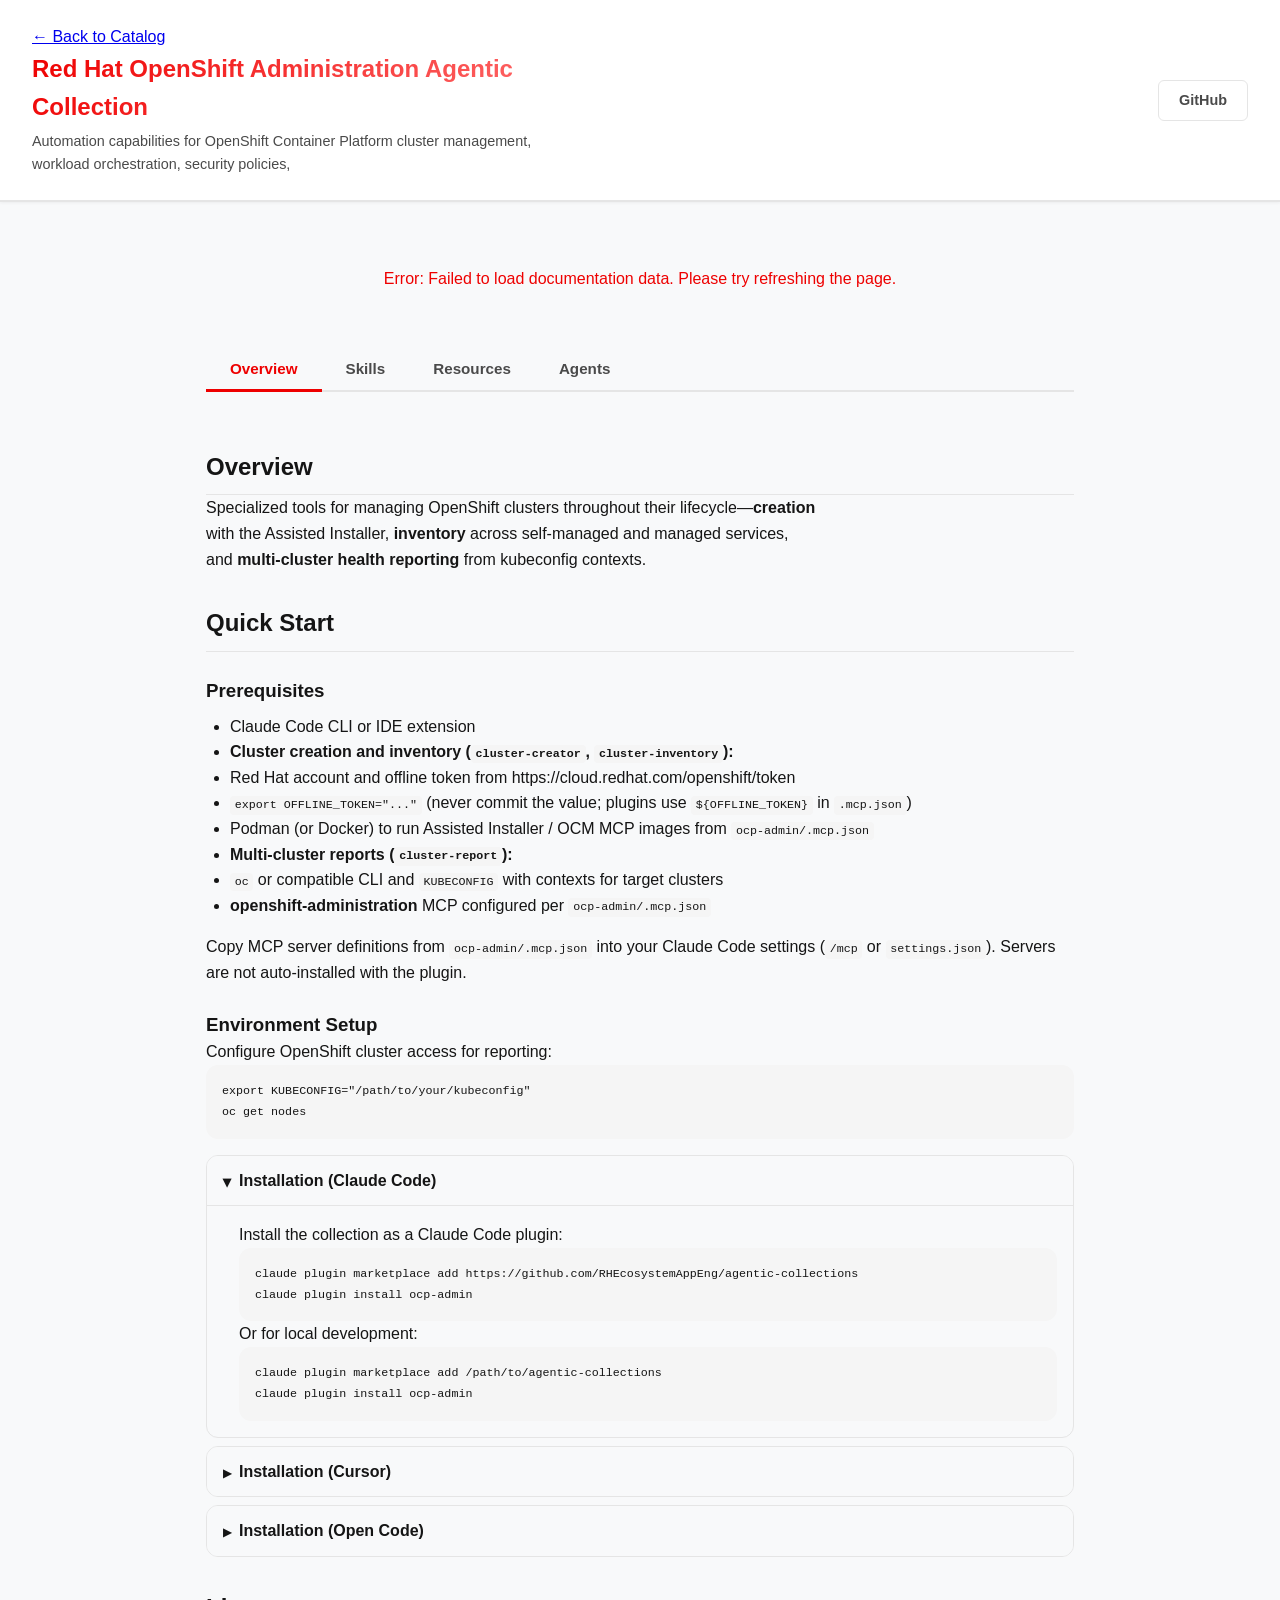
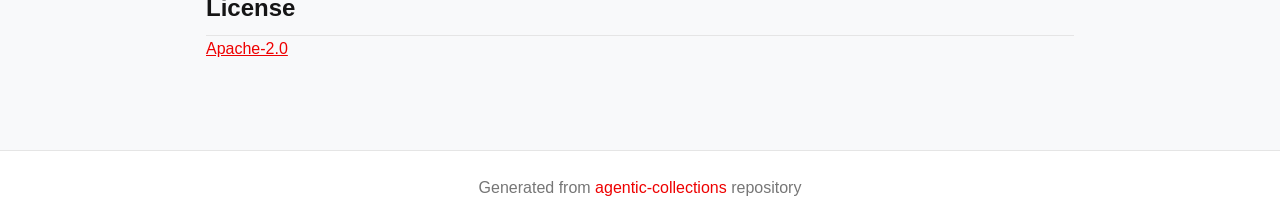
==== commit 5eaa9c50: "Enhanced COLLECTION_SPEC.md to include optional `embedded_doc` field for resources. Updated SKILL.md" ====
--- a/docs/collections/ocp-admin.html
+++ b/docs/collections/ocp-admin.html
@@ -63,20 +63,26 @@
 
             <div id="tab-overview" class="collection-tab-panel active" role="tabpanel">
                 <h2>Overview</h2>
-<p>The ocp-admin collection provides skills for openshift tasks.</p>
+<p>Specialized tools for managing OpenShift clusters throughout their lifecycle—<strong>creation</strong><br />
+with the Assisted Installer, <strong>inventory</strong> across self-managed and managed services,<br />
+and <strong>multi-cluster health reporting</strong> from kubeconfig contexts.</p>
 <h2>Quick Start</h2>
 <h3>Prerequisites</h3>
 <ul>
 <li>Claude Code CLI or IDE extension</li>
-<li>OpenShift cluster with cluster-admin or appropriate RBAC</li>
-<li><code>oc</code> CLI and <code>KUBECONFIG</code> configured for cluster access</li>
+<li><strong>Cluster creation and inventory (<code>cluster-creator</code>, <code>cluster-inventory</code>):</strong></li>
+<li>Red Hat account and offline token from https://cloud.redhat.com/openshift/token</li>
+<li><code>export OFFLINE_TOKEN="..."</code> (never commit the value; plugins use <code>${OFFLINE_TOKEN}</code> in <code>.mcp.json</code>)</li>
+<li>Podman (or Docker) to run Assisted Installer / OCM MCP images from <code>ocp-admin/.mcp.json</code></li>
+<li><strong>Multi-cluster reports (<code>cluster-report</code>):</strong></li>
+<li><code>oc</code> or compatible CLI and <code>KUBECONFIG</code> with contexts for target clusters</li>
+<li><strong>openshift-administration</strong> MCP configured per <code>ocp-admin/.mcp.json</code></li>
 </ul>
+<p>Copy MCP server definitions from <code>ocp-admin/.mcp.json</code> into your Claude Code settings (<code>/mcp</code> or <code>settings.json</code>). Servers are not auto-installed with the plugin.</p>
 <h3>Environment Setup</h3>
-<p>Configure OpenShift cluster access:</p>
+<p>Configure OpenShift cluster access for reporting:</p>
 <pre><code class="language-bash">export KUBECONFIG=&quot;/path/to/your/kubeconfig&quot;
-</code></pre>
-<p>Verify access:</p>
-<pre><code class="language-bash">oc get nodes
+oc get nodes
 </code></pre>
 <div class="install-accordion">
 <details class="install-accordion-item" open>
@@ -118,49 +124,89 @@
             </div>
             <div id="tab-skills" class="collection-tab-panel" role="tabpanel">
                 <h2>Skills</h2>
-<p>The pack provides 1 skill for OpenShift cluster management.</p>
+<p>The pack provides 3 skills for OpenShift cluster lifecycle, inventory, and fleet health.</p>
 <ol class="skill-list">
+<li><strong>/cluster-creator</strong> - End-to-End Cluster Deployment
+<div class="skill-summary"><p>Create OpenShift clusters with Red Hat Assisted Installer (SNO or HA) including ISOs, host discovery, networking, and install monitoring.</p>
+<p><strong>Use when:</strong><br />
+- "Create a new OpenShift cluster"<br />
+- "Install OpenShift on bare metal or vSphere"<br />
+- "Deploy single-node OpenShift"</p>
+<p><strong>What it does:</strong><br />
+- Drives Assisted Installer MCP workflows end-to-end<br />
+- Validates hosts, roles, VIPs, and static networking before install<br />
+- Requires <code>OFFLINE_TOKEN</code> (see Prerequisites)</p>
+<p><strong>Not for:</strong> listing existing clusters (<code>cluster-inventory</code>) or post-install day-2 changes without cluster access.</p></div>
+</li>
+<li><strong>/cluster-inventory</strong> - Cluster Discovery and Status
+<div class="skill-summary"><p>List and inspect clusters across self-managed (OCP, SNO) and managed (ROSA, ARO, OSD) deployments.</p>
+<p><strong>Use when:</strong><br />
+- "List all my clusters"<br />
+- "Show cluster status and events"<br />
+- "What clusters exist in my account?"</p>
+<p><strong>What it does:</strong><br />
+- Calls Assisted Installer and OCM MCP APIs (read-only)<br />
+- Returns identifiers, versions, platforms, and key diagnostics</p>
+<p><strong>Requires:</strong> <code>OFFLINE_TOKEN</code> for API access.</p></div>
+</li>
 <li><strong>/cluster-report</strong> - Multi-Cluster Health Report
-<div class="skill-summary"><p>Generate a consolidated health report across multiple OpenShift clusters.</p>
+<div class="skill-summary"><p>Generate a consolidated health and resource report across kubeconfig contexts.</p>
 <p><strong>Use when:</strong><br />
 - "Show me a report across all clusters"<br />
 - "Compare cluster health"<br />
-- "Multi-cluster status overview"<br />
-- "How are my clusters doing?"</p>
+- "Multi-cluster status overview"</p>
 <p><strong>What it does:</strong><br />
-- Verifies each kubeconfig context is a genuine OpenShift cluster<br />
-- Collects node resources (CPU, memory, GPUs)<br />
-- Reports namespace counts and pod status<br />
-- Provides single comparison view across clusters</p></div>
+- Verifies each context targets OpenShift before reporting<br />
+- Aggregates nodes, GPUs, namespaces, and pod health</p>
+<p><strong>Requires:</strong> <code>KUBECONFIG</code> with appropriate cluster access;<br />
+uses <strong>openshift-administration</strong> MCP (see <code>.mcp.json</code>).</p></div>
 </li>
 </ol>
 <h2>Skills Decision Guide</h2>
-<table><thead><tr><th>User request</th><th>Skill to use</th><th>Reason</th></tr></thead><tbody><tr><td>"Show me a report across all clusters" or "Compare cluster health"</td><td><code>/cluster-report</code></td><td>Generates consolidated health report across multiple OpenShift clusters.</td></tr><tr><td>"Multi-cluster status overview" or "How are my clusters doing?"</td><td><code>/cluster-report</code></td><td>Single skill for cluster health; verifies kubeconfig contexts and reports node resources, pods, namespaces.</td></tr></tbody></table>
+<table><thead><tr><th>User request</th><th>Skill to use</th><th>Reason</th></tr></thead><tbody><tr><td>Create, install, or provision an OpenShift cluster (SNO or HA)</td><td><code>/cluster-creator</code></td><td>End-to-end Assisted Installer workflow with host discovery, networking, and install monitoring.</td></tr><tr><td>List clusters, show status, events, or inventory across ROSA/ARO/OSD and self-managed</td><td><code>/cluster-inventory</code></td><td>Read-only discovery via Assisted Installer and OCM APIs using OFFLINE_TOKEN.</td></tr><tr><td>Multi-cluster health report, fleet summary, or compare resource usage across contexts</td><td><code>/cluster-report</code></td><td>Uses kubeconfig contexts and openshift-administration MCP for consolidated cluster metrics.</td></tr></tbody></table>
             </div>
             <div id="tab-resources" class="collection-tab-panel" role="tabpanel">
-                <h2>Documentation</h2>
+                <h2>References</h2>
 <ul>
-<li><a href="https://github.com/RHEcosystemAppEng/agentic-collections/blob/main/ocp-admin/docs/multi-cluster-auth.md" target="_blank" rel="noopener">Multi Cluster Auth</a></li>
-</ul>
-<h2>References</h2>
-<ul>
+<li><a href="https://docs.openshift.com/container-platform/latest/welcome/index.html" target="_blank" rel="noopener">OpenShift Container Platform Documentation</a> - Official OpenShift cluster management and administration docs.</li>
+<li><a href="https://docs.openshift.com/container-platform/latest/operators/operator_sdk/osdk-cli-managing-multicluster.html" target="_blank" rel="noopener">OpenShift Multi-Cluster Management</a> - Managing multiple OpenShift clusters. <a href="https://github.com/RHEcosystemAppEng/agentic-collections/blob/main/ocp-admin/docs/multi-cluster-auth.md" target="_blank" rel="noopener">[embedded doc]</a></li>
 <li><a href="https://github.com/RHEcosystemAppEng/agentic-collections" target="_blank" rel="noopener">Main Repository</a> - agentic-collections</li>
 </ul>
             </div>
             <div id="tab-agents" class="collection-tab-panel" role="tabpanel">
                 <h2>MCP Server Integrations</h2>
 <div class="grid collection-mcp-grid">
-<div class="card mcp-card collection-mcp-card" data-mcp-pack="ocp-admin" data-mcp-name="openshift" role="button" tabindex="0">
-<h3 style="display:flex;align-items:center;gap:0.5rem;"><span class="card-icon">☸️</span><span>OpenShift MCP Server</span></h3>
-<p class="mcp-owner" style="color:var(--text-muted);font-size:0.85rem;margin-top:0.25rem;">By Official</p>
+<div class="card mcp-card collection-mcp-card" data-mcp-pack="ocp-admin" data-mcp-name="openshift-self-managed" role="button" tabindex="0">
+<h3 style="display:flex;align-items:center;gap:0.5rem;"><span>openshift-self-managed</span></h3>
+<p class="mcp-owner" style="color:var(--text-muted);font-size:0.85rem;margin-top:0.25rem;">By Red Hat</p>
 <p class="container">Type: Container</p>
 <div class="env-vars">1 env var</div>
-<div class="env-vars">39 tools</div>
+</div>
+<div class="card mcp-card collection-mcp-card" data-mcp-pack="ocp-admin" data-mcp-name="openshift-ocm-managed" role="button" tabindex="0">
+<h3 style="display:flex;align-items:center;gap:0.5rem;"><span>openshift-ocm-managed</span></h3>
+<p class="mcp-owner" style="color:var(--text-muted);font-size:0.85rem;margin-top:0.25rem;">By Red Hat</p>
+<p class="container">Type: Container</p>
+<div class="env-vars">1 env var</div>
+</div>
+<div class="card mcp-card collection-mcp-card" data-mcp-pack="ocp-admin" data-mcp-name="openshift-administration" role="button" tabindex="0">
+<h3 style="display:flex;align-items:center;gap:0.5rem;"><span>openshift-administration</span></h3>
+<p class="mcp-owner" style="color:var(--text-muted);font-size:0.85rem;margin-top:0.25rem;">By Red Hat</p>
+<p class="container">Type: Container</p>
+<div class="env-vars">1 env var</div>
 </div>
 </div>
 <h2>Sample Workflows</h2>
-<h3>See collection.yaml</h3>
-<p>Add workflows in collection.yaml.</p>
+<h3>Deploy and verify a new cluster</h3>
+<ol>
+<li>Run <strong>cluster-creator</strong> to provision the cluster via Assisted Installer.</li>
+<li>Run <strong>cluster-inventory</strong> to confirm status and watch events until the cluster is ready.</li>
+<li>Configure <code>KUBECONFIG</code>, then run <strong>cluster-report</strong> for a first health snapshot.</li>
+</ol>
+<h3>Fleet health review</h3>
+<ol>
+<li>Run <strong>cluster-inventory</strong> to list managed and self-managed clusters.</li>
+<li>Align kubeconfig contexts, then run <strong>cluster-report</strong> for resource and pod health across the fleet.</li>
+</ol>
             </div>
         </div>
     </main>
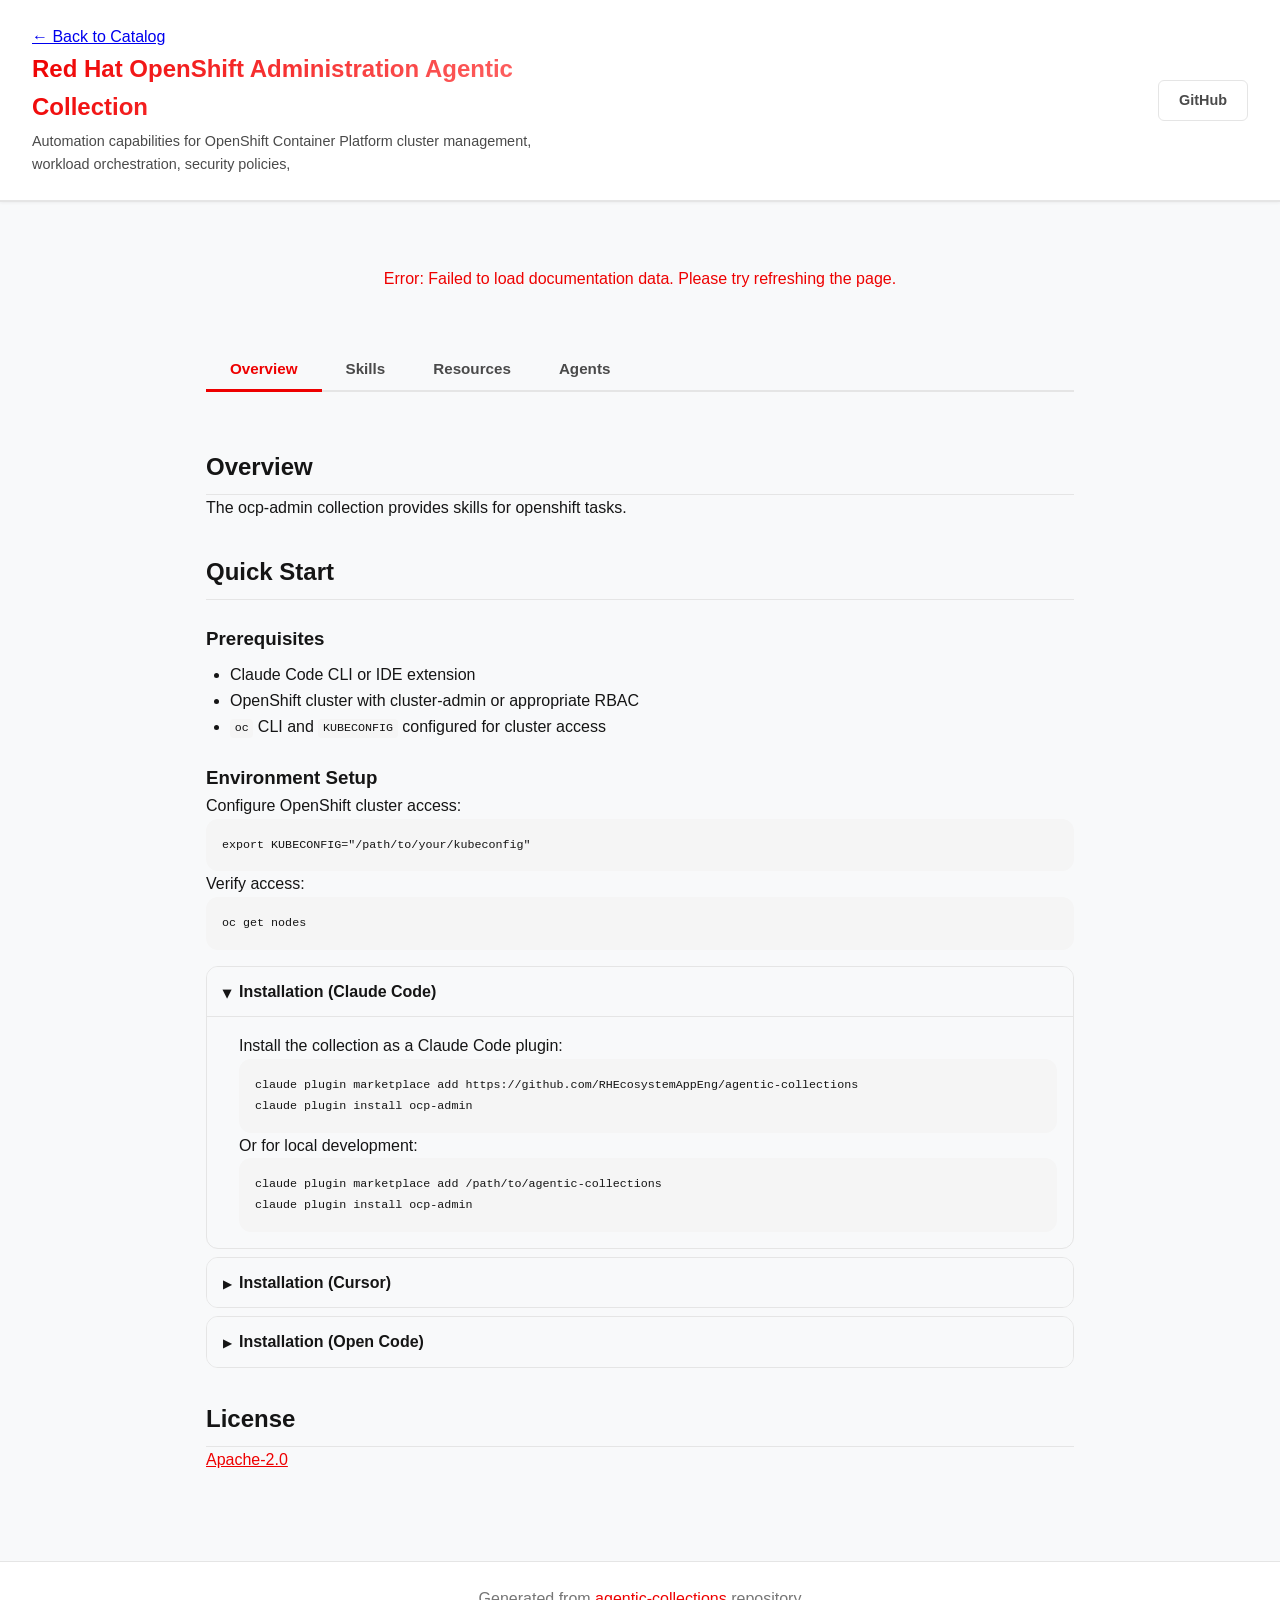
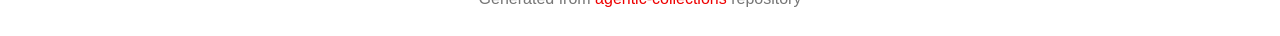
==== commit 3deb385f: "Enhanced COLLECTION_SPEC.md to include optional `embedded_doc` field for resources. Updated SKILL.md" ====
--- a/docs/collections/ocp-admin.html
+++ b/docs/collections/ocp-admin.html
@@ -63,26 +63,20 @@
 
             <div id="tab-overview" class="collection-tab-panel active" role="tabpanel">
                 <h2>Overview</h2>
-<p>Specialized tools for managing OpenShift clusters throughout their lifecycle—<strong>creation</strong><br />
-with the Assisted Installer, <strong>inventory</strong> across self-managed and managed services,<br />
-and <strong>multi-cluster health reporting</strong> from kubeconfig contexts.</p>
+<p>The ocp-admin collection provides skills for openshift tasks.</p>
 <h2>Quick Start</h2>
 <h3>Prerequisites</h3>
 <ul>
 <li>Claude Code CLI or IDE extension</li>
-<li><strong>Cluster creation and inventory (<code>cluster-creator</code>, <code>cluster-inventory</code>):</strong></li>
-<li>Red Hat account and offline token from https://cloud.redhat.com/openshift/token</li>
-<li><code>export OFFLINE_TOKEN="..."</code> (never commit the value; plugins use <code>${OFFLINE_TOKEN}</code> in <code>.mcp.json</code>)</li>
-<li>Podman (or Docker) to run Assisted Installer / OCM MCP images from <code>ocp-admin/.mcp.json</code></li>
-<li><strong>Multi-cluster reports (<code>cluster-report</code>):</strong></li>
-<li><code>oc</code> or compatible CLI and <code>KUBECONFIG</code> with contexts for target clusters</li>
-<li><strong>openshift-administration</strong> MCP configured per <code>ocp-admin/.mcp.json</code></li>
+<li>OpenShift cluster with cluster-admin or appropriate RBAC</li>
+<li><code>oc</code> CLI and <code>KUBECONFIG</code> configured for cluster access</li>
 </ul>
-<p>Copy MCP server definitions from <code>ocp-admin/.mcp.json</code> into your Claude Code settings (<code>/mcp</code> or <code>settings.json</code>). Servers are not auto-installed with the plugin.</p>
 <h3>Environment Setup</h3>
-<p>Configure OpenShift cluster access for reporting:</p>
+<p>Configure OpenShift cluster access:</p>
 <pre><code class="language-bash">export KUBECONFIG=&quot;/path/to/your/kubeconfig&quot;
-oc get nodes
+</code></pre>
+<p>Verify access:</p>
+<pre><code class="language-bash">oc get nodes
 </code></pre>
 <div class="install-accordion">
 <details class="install-accordion-item" open>
@@ -124,89 +118,46 @@
             </div>
             <div id="tab-skills" class="collection-tab-panel" role="tabpanel">
                 <h2>Skills</h2>
-<p>The pack provides 3 skills for OpenShift cluster lifecycle, inventory, and fleet health.</p>
+<p>The pack provides 1 skill for OpenShift cluster management.</p>
 <ol class="skill-list">
-<li><strong>/cluster-creator</strong> - End-to-End Cluster Deployment
-<div class="skill-summary"><p>Create OpenShift clusters with Red Hat Assisted Installer (SNO or HA) including ISOs, host discovery, networking, and install monitoring.</p>
-<p><strong>Use when:</strong><br />
-- "Create a new OpenShift cluster"<br />
-- "Install OpenShift on bare metal or vSphere"<br />
-- "Deploy single-node OpenShift"</p>
-<p><strong>What it does:</strong><br />
-- Drives Assisted Installer MCP workflows end-to-end<br />
-- Validates hosts, roles, VIPs, and static networking before install<br />
-- Requires <code>OFFLINE_TOKEN</code> (see Prerequisites)</p>
-<p><strong>Not for:</strong> listing existing clusters (<code>cluster-inventory</code>) or post-install day-2 changes without cluster access.</p></div>
-</li>
-<li><strong>/cluster-inventory</strong> - Cluster Discovery and Status
-<div class="skill-summary"><p>List and inspect clusters across self-managed (OCP, SNO) and managed (ROSA, ARO, OSD) deployments.</p>
-<p><strong>Use when:</strong><br />
-- "List all my clusters"<br />
-- "Show cluster status and events"<br />
-- "What clusters exist in my account?"</p>
-<p><strong>What it does:</strong><br />
-- Calls Assisted Installer and OCM MCP APIs (read-only)<br />
-- Returns identifiers, versions, platforms, and key diagnostics</p>
-<p><strong>Requires:</strong> <code>OFFLINE_TOKEN</code> for API access.</p></div>
-</li>
 <li><strong>/cluster-report</strong> - Multi-Cluster Health Report
-<div class="skill-summary"><p>Generate a consolidated health and resource report across kubeconfig contexts.</p>
+<div class="skill-summary"><p>Generate a consolidated health report across multiple OpenShift clusters.</p>
 <p><strong>Use when:</strong><br />
 - "Show me a report across all clusters"<br />
 - "Compare cluster health"<br />
-- "Multi-cluster status overview"</p>
+- "Multi-cluster status overview"<br />
+- "How are my clusters doing?"</p>
 <p><strong>What it does:</strong><br />
-- Verifies each context targets OpenShift before reporting<br />
-- Aggregates nodes, GPUs, namespaces, and pod health</p>
-<p><strong>Requires:</strong> <code>KUBECONFIG</code> with appropriate cluster access;<br />
-uses <strong>openshift-administration</strong> MCP (see <code>.mcp.json</code>).</p></div>
+- Verifies each kubeconfig context is a genuine OpenShift cluster<br />
+- Collects node resources (CPU, memory, GPUs)<br />
+- Reports namespace counts and pod status<br />
+- Provides single comparison view across clusters</p></div>
 </li>
 </ol>
 <h2>Skills Decision Guide</h2>
-<table><thead><tr><th>User request</th><th>Skill to use</th><th>Reason</th></tr></thead><tbody><tr><td>Create, install, or provision an OpenShift cluster (SNO or HA)</td><td><code>/cluster-creator</code></td><td>End-to-end Assisted Installer workflow with host discovery, networking, and install monitoring.</td></tr><tr><td>List clusters, show status, events, or inventory across ROSA/ARO/OSD and self-managed</td><td><code>/cluster-inventory</code></td><td>Read-only discovery via Assisted Installer and OCM APIs using OFFLINE_TOKEN.</td></tr><tr><td>Multi-cluster health report, fleet summary, or compare resource usage across contexts</td><td><code>/cluster-report</code></td><td>Uses kubeconfig contexts and openshift-administration MCP for consolidated cluster metrics.</td></tr></tbody></table>
+<table><thead><tr><th>User request</th><th>Skill to use</th><th>Reason</th></tr></thead><tbody><tr><td>"Show me a report across all clusters" or "Compare cluster health"</td><td><code>/cluster-report</code></td><td>Generates consolidated health report across multiple OpenShift clusters.</td></tr><tr><td>"Multi-cluster status overview" or "How are my clusters doing?"</td><td><code>/cluster-report</code></td><td>Single skill for cluster health; verifies kubeconfig contexts and reports node resources, pods, namespaces.</td></tr></tbody></table>
             </div>
             <div id="tab-resources" class="collection-tab-panel" role="tabpanel">
                 <h2>References</h2>
 <ul>
 <li><a href="https://docs.openshift.com/container-platform/latest/welcome/index.html" target="_blank" rel="noopener">OpenShift Container Platform Documentation</a> - Official OpenShift cluster management and administration docs.</li>
 <li><a href="https://docs.openshift.com/container-platform/latest/operators/operator_sdk/osdk-cli-managing-multicluster.html" target="_blank" rel="noopener">OpenShift Multi-Cluster Management</a> - Managing multiple OpenShift clusters. <a href="https://github.com/RHEcosystemAppEng/agentic-collections/blob/main/ocp-admin/docs/multi-cluster-auth.md" target="_blank" rel="noopener">[embedded doc]</a></li>
-<li><a href="https://github.com/RHEcosystemAppEng/agentic-collections" target="_blank" rel="noopener">Main Repository</a> - agentic-collections</li>
 </ul>
             </div>
             <div id="tab-agents" class="collection-tab-panel" role="tabpanel">
                 <h2>MCP Server Integrations</h2>
 <div class="grid collection-mcp-grid">
-<div class="card mcp-card collection-mcp-card" data-mcp-pack="ocp-admin" data-mcp-name="openshift-self-managed" role="button" tabindex="0">
-<h3 style="display:flex;align-items:center;gap:0.5rem;"><span>openshift-self-managed</span></h3>
-<p class="mcp-owner" style="color:var(--text-muted);font-size:0.85rem;margin-top:0.25rem;">By Red Hat</p>
+<div class="card mcp-card collection-mcp-card" data-mcp-pack="ocp-admin" data-mcp-name="openshift" role="button" tabindex="0">
+<h3 style="display:flex;align-items:center;gap:0.5rem;"><span class="card-icon">☸️</span><span>OpenShift MCP Server</span></h3>
+<p class="mcp-owner" style="color:var(--text-muted);font-size:0.85rem;margin-top:0.25rem;">By Official</p>
 <p class="container">Type: Container</p>
 <div class="env-vars">1 env var</div>
-</div>
-<div class="card mcp-card collection-mcp-card" data-mcp-pack="ocp-admin" data-mcp-name="openshift-ocm-managed" role="button" tabindex="0">
-<h3 style="display:flex;align-items:center;gap:0.5rem;"><span>openshift-ocm-managed</span></h3>
-<p class="mcp-owner" style="color:var(--text-muted);font-size:0.85rem;margin-top:0.25rem;">By Red Hat</p>
-<p class="container">Type: Container</p>
-<div class="env-vars">1 env var</div>
-</div>
-<div class="card mcp-card collection-mcp-card" data-mcp-pack="ocp-admin" data-mcp-name="openshift-administration" role="button" tabindex="0">
-<h3 style="display:flex;align-items:center;gap:0.5rem;"><span>openshift-administration</span></h3>
-<p class="mcp-owner" style="color:var(--text-muted);font-size:0.85rem;margin-top:0.25rem;">By Red Hat</p>
-<p class="container">Type: Container</p>
-<div class="env-vars">1 env var</div>
+<div class="env-vars">39 tools</div>
 </div>
 </div>
 <h2>Sample Workflows</h2>
-<h3>Deploy and verify a new cluster</h3>
-<ol>
-<li>Run <strong>cluster-creator</strong> to provision the cluster via Assisted Installer.</li>
-<li>Run <strong>cluster-inventory</strong> to confirm status and watch events until the cluster is ready.</li>
-<li>Configure <code>KUBECONFIG</code>, then run <strong>cluster-report</strong> for a first health snapshot.</li>
-</ol>
-<h3>Fleet health review</h3>
-<ol>
-<li>Run <strong>cluster-inventory</strong> to list managed and self-managed clusters.</li>
-<li>Align kubeconfig contexts, then run <strong>cluster-report</strong> for resource and pod health across the fleet.</li>
-</ol>
+<h3>See collection.yaml</h3>
+<p>Add workflows in collection.yaml.</p>
             </div>
         </div>
     </main>
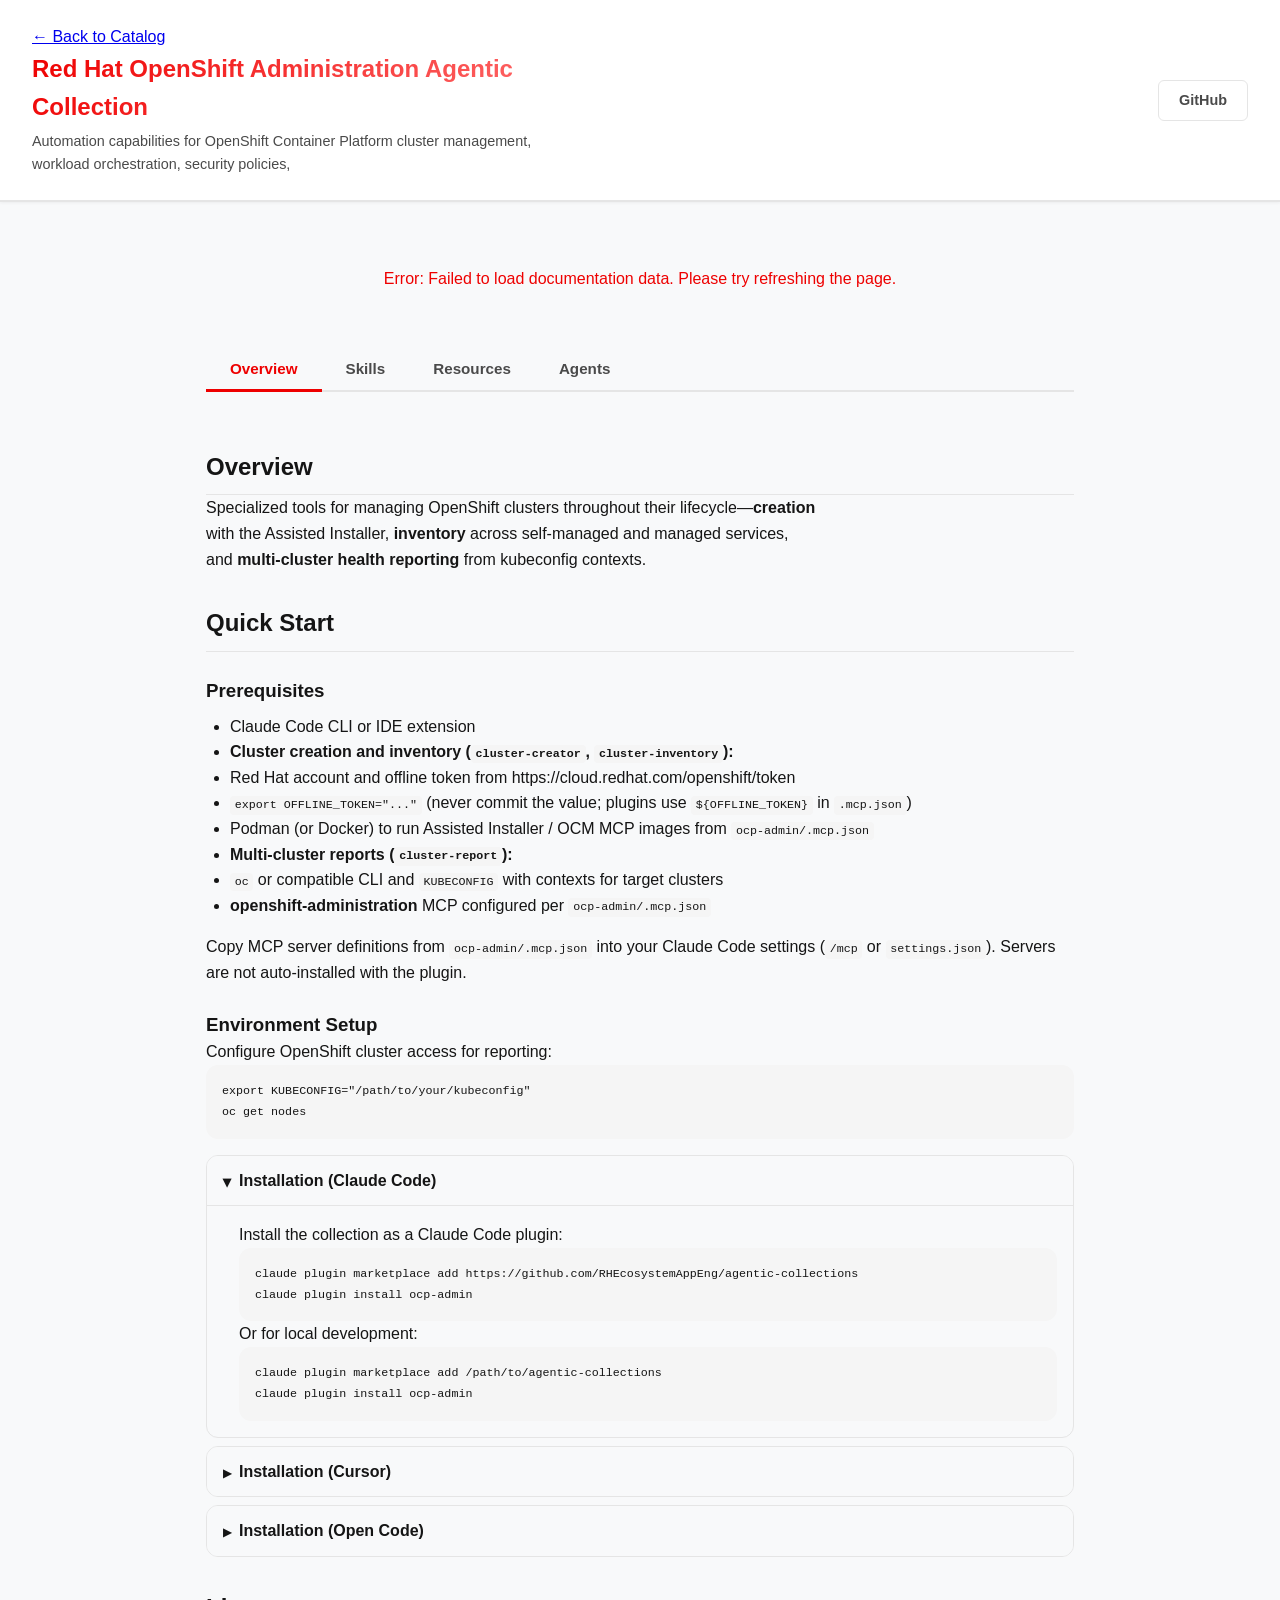
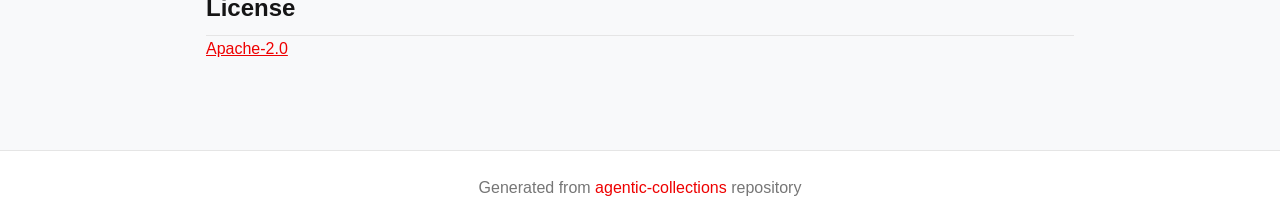
==== commit 578db944: "populated sample workflows using new skills Signed-off-by: Daniele Martinoli <dmartino@redhat.com>" ====
--- a/docs/collections/ocp-admin.html
+++ b/docs/collections/ocp-admin.html
@@ -63,20 +63,26 @@
 
             <div id="tab-overview" class="collection-tab-panel active" role="tabpanel">
                 <h2>Overview</h2>
-<p>The ocp-admin collection provides skills for openshift tasks.</p>
+<p>Specialized tools for managing OpenShift clusters throughout their lifecycle—<strong>creation</strong><br />
+with the Assisted Installer, <strong>inventory</strong> across self-managed and managed services,<br />
+and <strong>multi-cluster health reporting</strong> from kubeconfig contexts.</p>
 <h2>Quick Start</h2>
 <h3>Prerequisites</h3>
 <ul>
 <li>Claude Code CLI or IDE extension</li>
-<li>OpenShift cluster with cluster-admin or appropriate RBAC</li>
-<li><code>oc</code> CLI and <code>KUBECONFIG</code> configured for cluster access</li>
+<li><strong>Cluster creation and inventory (<code>cluster-creator</code>, <code>cluster-inventory</code>):</strong></li>
+<li>Red Hat account and offline token from https://cloud.redhat.com/openshift/token</li>
+<li><code>export OFFLINE_TOKEN="..."</code> (never commit the value; plugins use <code>${OFFLINE_TOKEN}</code> in <code>.mcp.json</code>)</li>
+<li>Podman (or Docker) to run Assisted Installer / OCM MCP images from <code>ocp-admin/.mcp.json</code></li>
+<li><strong>Multi-cluster reports (<code>cluster-report</code>):</strong></li>
+<li><code>oc</code> or compatible CLI and <code>KUBECONFIG</code> with contexts for target clusters</li>
+<li><strong>openshift-administration</strong> MCP configured per <code>ocp-admin/.mcp.json</code></li>
 </ul>
+<p>Copy MCP server definitions from <code>ocp-admin/.mcp.json</code> into your Claude Code settings (<code>/mcp</code> or <code>settings.json</code>). Servers are not auto-installed with the plugin.</p>
 <h3>Environment Setup</h3>
-<p>Configure OpenShift cluster access:</p>
+<p>Configure OpenShift cluster access for reporting:</p>
 <pre><code class="language-bash">export KUBECONFIG=&quot;/path/to/your/kubeconfig&quot;
-</code></pre>
-<p>Verify access:</p>
-<pre><code class="language-bash">oc get nodes
+oc get nodes
 </code></pre>
 <div class="install-accordion">
 <details class="install-accordion-item" open>
@@ -118,46 +124,96 @@
             </div>
             <div id="tab-skills" class="collection-tab-panel" role="tabpanel">
                 <h2>Skills</h2>
-<p>The pack provides 1 skill for OpenShift cluster management.</p>
+<p>The pack provides 3 skills for OpenShift cluster lifecycle, inventory, and fleet health.</p>
 <ol class="skill-list">
+<li><strong>/cluster-creator</strong> - End-to-End Cluster Deployment
+<div class="skill-summary"><p>Create OpenShift clusters with Red Hat Assisted Installer (SNO or HA) including ISOs, host discovery, networking, and install monitoring.</p>
+<p><strong>Use when:</strong><br />
+- "Create a new OpenShift cluster"<br />
+- "Install OpenShift on bare metal or vSphere"<br />
+- "Deploy single-node OpenShift"</p>
+<p><strong>What it does:</strong><br />
+- Drives Assisted Installer MCP workflows end-to-end<br />
+- Validates hosts, roles, VIPs, and static networking before install<br />
+- Requires <code>OFFLINE_TOKEN</code> (see Prerequisites)</p>
+<p><strong>Not for:</strong> listing existing clusters (<code>cluster-inventory</code>) or post-install day-2 changes without cluster access.</p></div>
+</li>
+<li><strong>/cluster-inventory</strong> - Cluster Discovery and Status
+<div class="skill-summary"><p>List and inspect clusters across self-managed (OCP, SNO) and managed (ROSA, ARO, OSD) deployments.</p>
+<p><strong>Use when:</strong><br />
+- "List all my clusters"<br />
+- "Show cluster status and events"<br />
+- "What clusters exist in my account?"</p>
+<p><strong>What it does:</strong><br />
+- Calls Assisted Installer and OCM MCP APIs (read-only)<br />
+- Returns identifiers, versions, platforms, and key diagnostics</p>
+<p><strong>Requires:</strong> <code>OFFLINE_TOKEN</code> for API access.</p></div>
+</li>
 <li><strong>/cluster-report</strong> - Multi-Cluster Health Report
-<div class="skill-summary"><p>Generate a consolidated health report across multiple OpenShift clusters.</p>
+<div class="skill-summary"><p>Generate a consolidated health and resource report across kubeconfig contexts.</p>
 <p><strong>Use when:</strong><br />
 - "Show me a report across all clusters"<br />
 - "Compare cluster health"<br />
-- "Multi-cluster status overview"<br />
-- "How are my clusters doing?"</p>
+- "Multi-cluster status overview"</p>
 <p><strong>What it does:</strong><br />
-- Verifies each kubeconfig context is a genuine OpenShift cluster<br />
-- Collects node resources (CPU, memory, GPUs)<br />
-- Reports namespace counts and pod status<br />
-- Provides single comparison view across clusters</p></div>
+- Verifies each context targets OpenShift before reporting<br />
+- Aggregates nodes, GPUs, namespaces, and pod health</p>
+<p><strong>Requires:</strong> <code>KUBECONFIG</code> with appropriate cluster access;<br />
+uses <strong>openshift-administration</strong> MCP (see <code>.mcp.json</code>).</p></div>
 </li>
 </ol>
 <h2>Skills Decision Guide</h2>
-<table><thead><tr><th>User request</th><th>Skill to use</th><th>Reason</th></tr></thead><tbody><tr><td>"Show me a report across all clusters" or "Compare cluster health"</td><td><code>/cluster-report</code></td><td>Generates consolidated health report across multiple OpenShift clusters.</td></tr><tr><td>"Multi-cluster status overview" or "How are my clusters doing?"</td><td><code>/cluster-report</code></td><td>Single skill for cluster health; verifies kubeconfig contexts and reports node resources, pods, namespaces.</td></tr></tbody></table>
+<table><thead><tr><th>User request</th><th>Skill to use</th><th>Reason</th></tr></thead><tbody><tr><td>Create, install, or provision an OpenShift cluster (SNO or HA)</td><td><code>/cluster-creator</code></td><td>End-to-end Assisted Installer workflow with host discovery, networking, and install monitoring.</td></tr><tr><td>List clusters, show status, events, or inventory across ROSA/ARO/OSD and self-managed</td><td><code>/cluster-inventory</code></td><td>Read-only discovery via Assisted Installer and OCM APIs using OFFLINE_TOKEN.</td></tr><tr><td>Multi-cluster health report, fleet summary, or compare resource usage across contexts</td><td><code>/cluster-report</code></td><td>Uses kubeconfig contexts and openshift-administration MCP for consolidated cluster metrics.</td></tr></tbody></table>
             </div>
             <div id="tab-resources" class="collection-tab-panel" role="tabpanel">
                 <h2>References</h2>
 <ul>
 <li><a href="https://docs.openshift.com/container-platform/latest/welcome/index.html" target="_blank" rel="noopener">OpenShift Container Platform Documentation</a> - Official OpenShift cluster management and administration docs.</li>
 <li><a href="https://docs.openshift.com/container-platform/latest/operators/operator_sdk/osdk-cli-managing-multicluster.html" target="_blank" rel="noopener">OpenShift Multi-Cluster Management</a> - Managing multiple OpenShift clusters. <a href="https://github.com/RHEcosystemAppEng/agentic-collections/blob/main/ocp-admin/docs/multi-cluster-auth.md" target="_blank" rel="noopener">[embedded doc]</a></li>
+<li><a href="https://github.com/RHEcosystemAppEng/agentic-collections" target="_blank" rel="noopener">Main Repository</a> - agentic-collections</li>
 </ul>
             </div>
             <div id="tab-agents" class="collection-tab-panel" role="tabpanel">
                 <h2>MCP Server Integrations</h2>
 <div class="grid collection-mcp-grid">
-<div class="card mcp-card collection-mcp-card" data-mcp-pack="ocp-admin" data-mcp-name="openshift" role="button" tabindex="0">
-<h3 style="display:flex;align-items:center;gap:0.5rem;"><span class="card-icon">☸️</span><span>OpenShift MCP Server</span></h3>
-<p class="mcp-owner" style="color:var(--text-muted);font-size:0.85rem;margin-top:0.25rem;">By Official</p>
+<div class="card mcp-card collection-mcp-card" data-mcp-pack="ocp-admin" data-mcp-name="openshift-self-managed" role="button" tabindex="0">
+<h3 style="display:flex;align-items:center;gap:0.5rem;"><span>openshift-self-managed</span></h3>
+<p class="mcp-owner" style="color:var(--text-muted);font-size:0.85rem;margin-top:0.25rem;">By Red Hat</p>
 <p class="container">Type: Container</p>
 <div class="env-vars">1 env var</div>
-<div class="env-vars">39 tools</div>
+</div>
+<div class="card mcp-card collection-mcp-card" data-mcp-pack="ocp-admin" data-mcp-name="openshift-ocm-managed" role="button" tabindex="0">
+<h3 style="display:flex;align-items:center;gap:0.5rem;"><span>openshift-ocm-managed</span></h3>
+<p class="mcp-owner" style="color:var(--text-muted);font-size:0.85rem;margin-top:0.25rem;">By Red Hat</p>
+<p class="container">Type: Container</p>
+<div class="env-vars">1 env var</div>
+</div>
+<div class="card mcp-card collection-mcp-card" data-mcp-pack="ocp-admin" data-mcp-name="openshift-administration" role="button" tabindex="0">
+<h3 style="display:flex;align-items:center;gap:0.5rem;"><span>openshift-administration</span></h3>
+<p class="mcp-owner" style="color:var(--text-muted);font-size:0.85rem;margin-top:0.25rem;">By Red Hat</p>
+<p class="container">Type: Container</p>
+<div class="env-vars">1 env var</div>
 </div>
 </div>
 <h2>Sample Workflows</h2>
-<h3>See collection.yaml</h3>
-<p>Add workflows in collection.yaml.</p>
+<h3>Deploy and verify a new cluster</h3>
+<ol>
+<li>Run <strong>cluster-creator</strong> to provision the cluster via Assisted Installer.</li>
+<li>Run <strong>cluster-inventory</strong> to confirm status and watch events until the cluster is ready.</li>
+<li>Configure <code>KUBECONFIG</code>, then run <strong>cluster-report</strong> for a first health snapshot.</li>
+</ol>
+<h3>Fleet health review</h3>
+<ol>
+<li>Run <strong>cluster-inventory</strong> to list managed and self-managed clusters.</li>
+<li>Align kubeconfig contexts, then run <strong>cluster-report</strong> for resource and pod health across the fleet.</li>
+</ol>
+<h3>Multi-Cluster Health Report</h3>
+<p>User: "Show me a report across all clusters"<br />
+- cluster-report skill:<br />
+  1. Verifies each kubeconfig context is OpenShift<br />
+  2. Collects node resources (CPU, memory, GPUs)<br />
+  3. Aggregates namespace counts and pod status<br />
+  4. Produces comparison view</p>
             </div>
         </div>
     </main>
